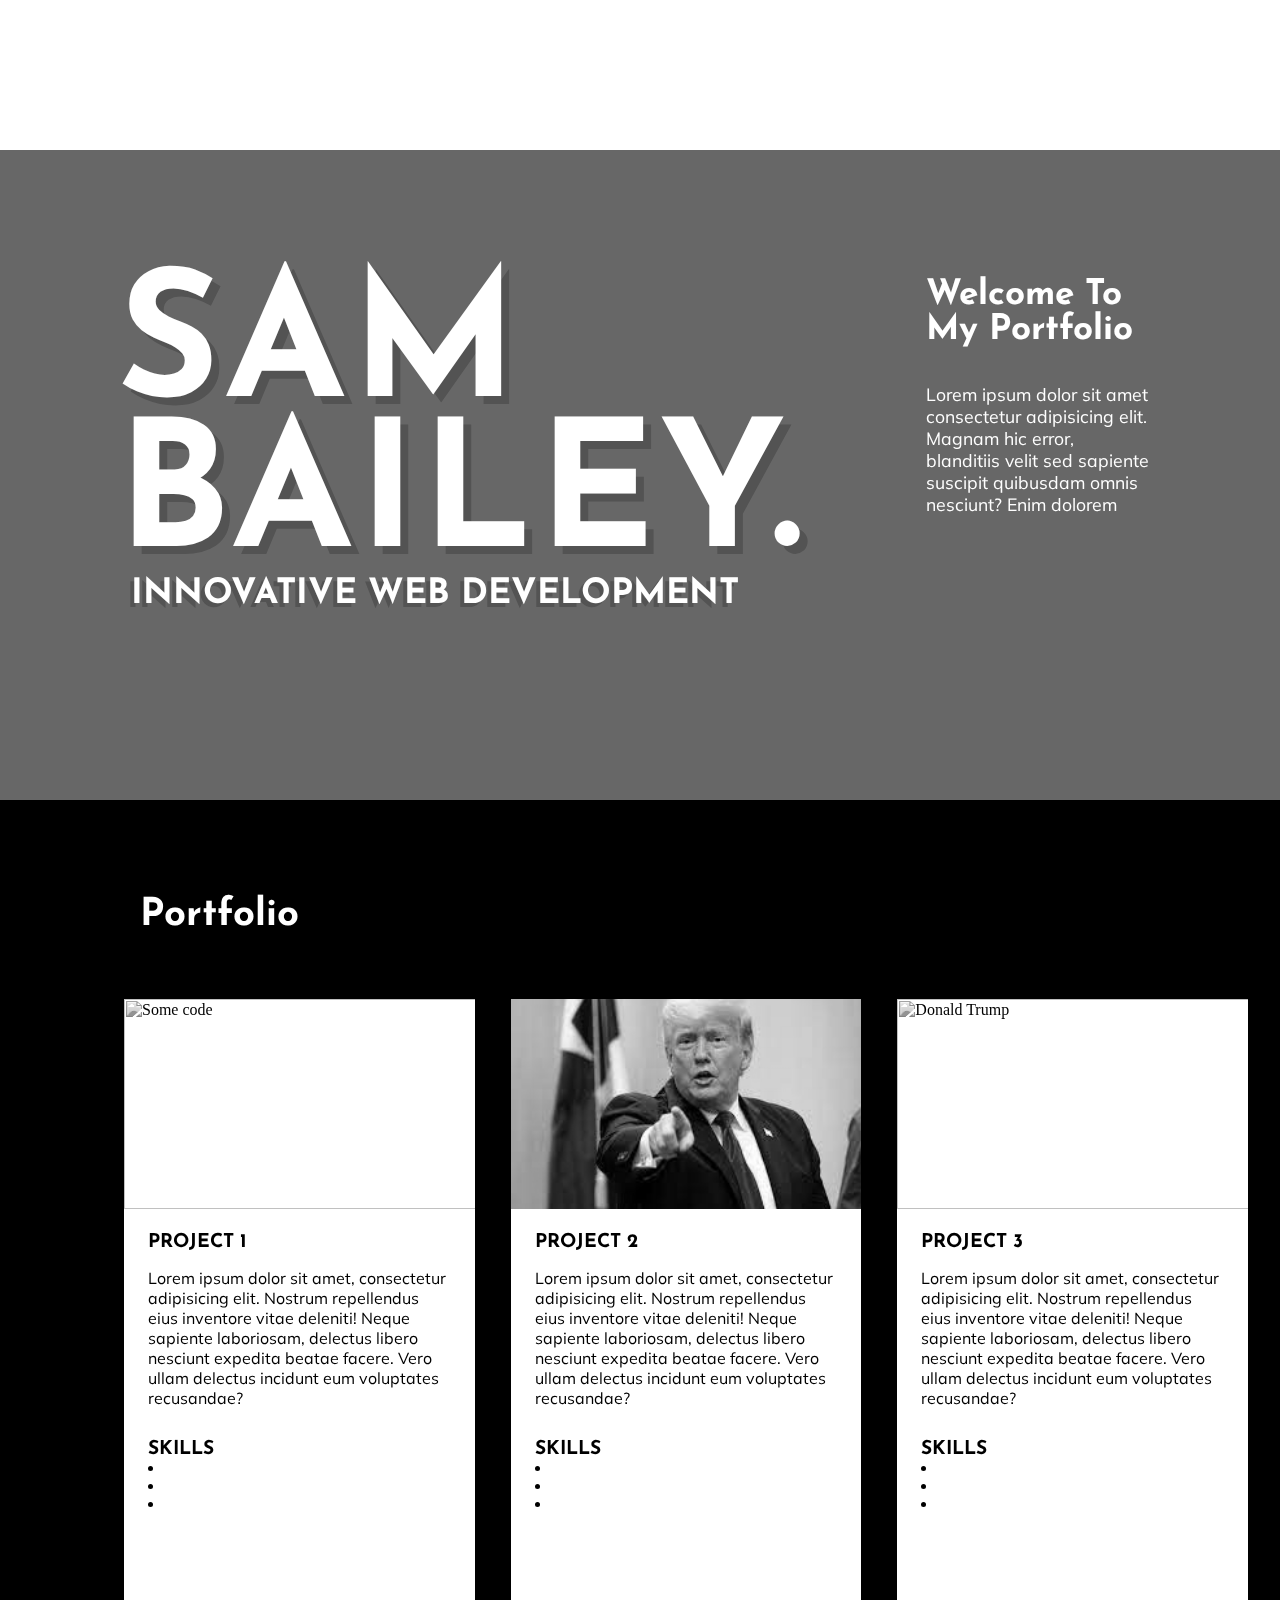
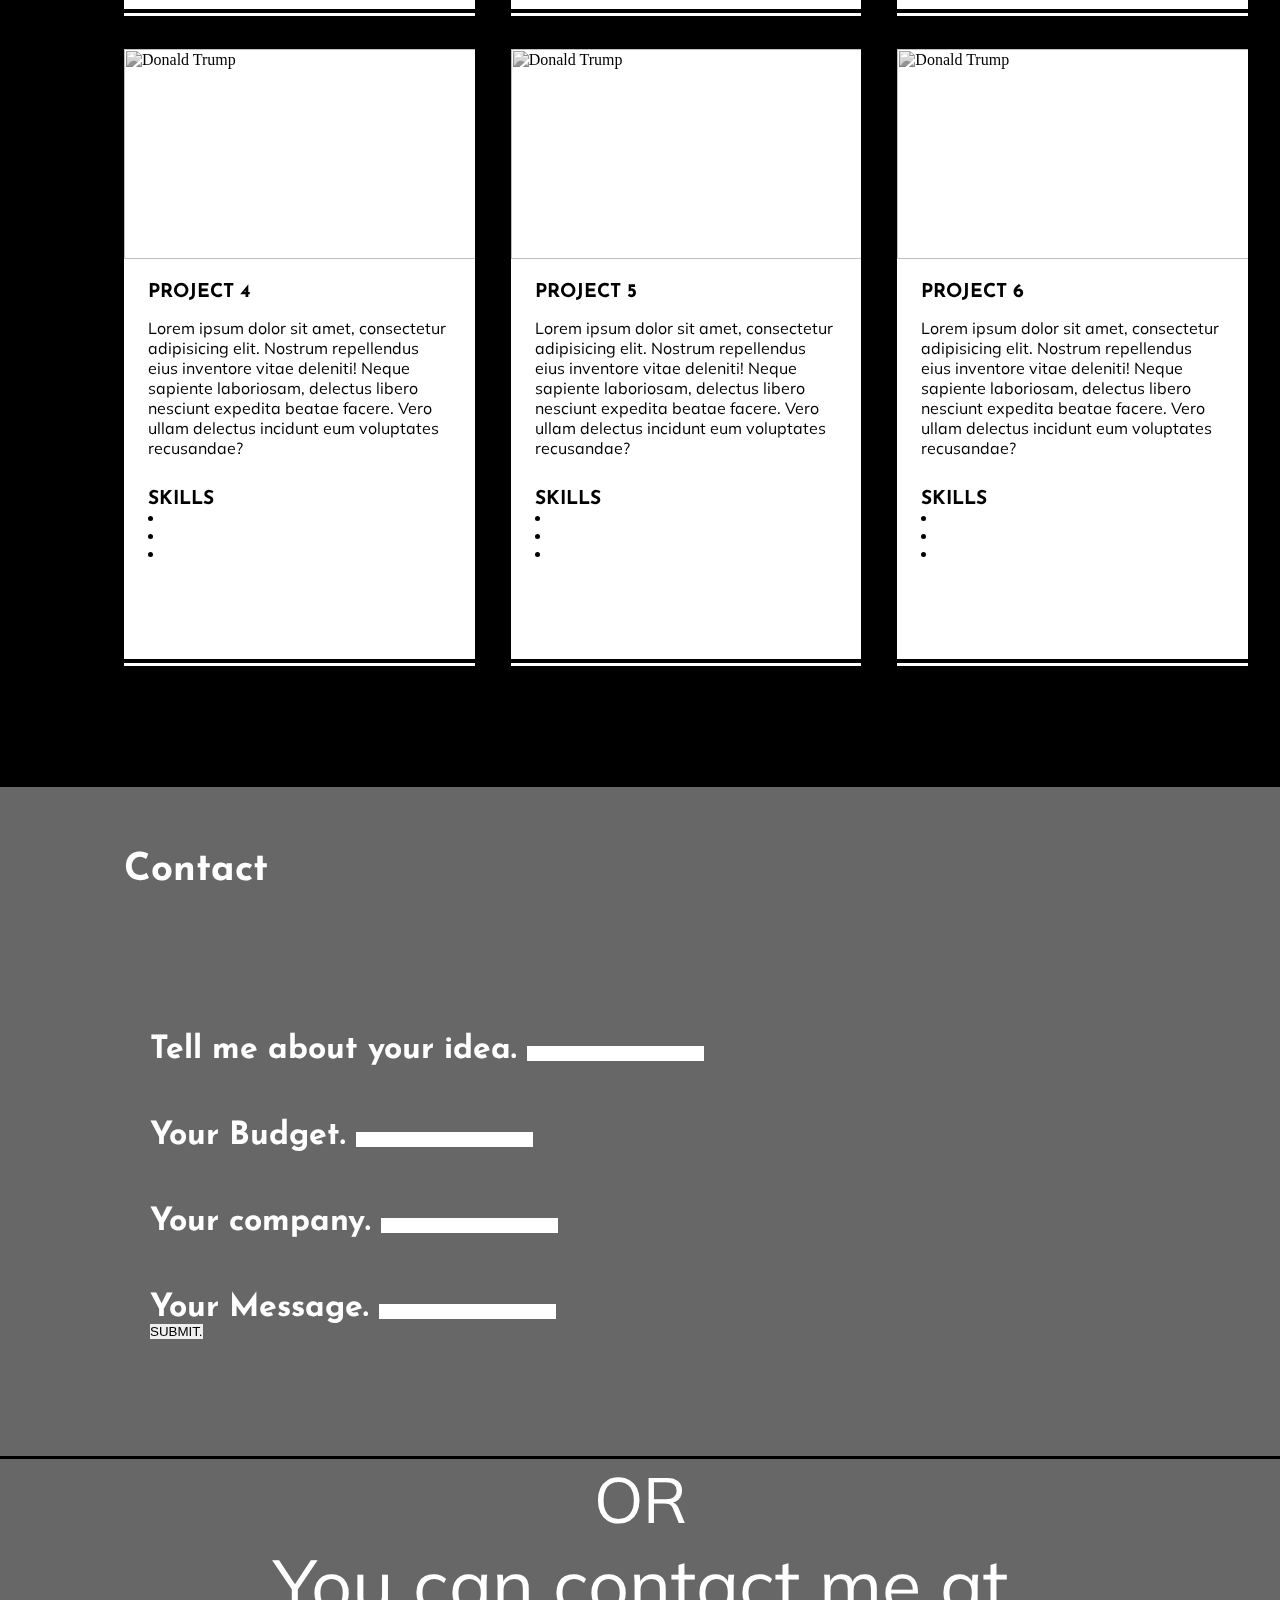
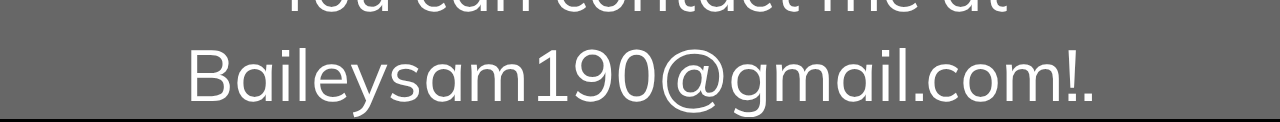
==== index.html @ 6dc539f9 "Adding contact me section" ====
<html>

<head>
    <meta charset="UTF-8">
    <meta name="viewport" content="width=device-width">
    <title>Sam Bailey web development portfolio.</title>
    <link rel="stylesheet" href="https://use.fontawesome.com/releases/v5.6.3/css/all.css"
        integrity="sha384-UHRtZLI+pbxtHCWp1t77Bi1L4ZtiqrqD80Kn4Z8NTSRyMA2Fd33n5dQ8lWUE00s/" crossorigin="anonymous" />
    <link rel="preconnect" href="https://fonts.googleapis.com">
    <link rel="preconnect" href="https://fonts.gstatic.com" crossorigin>
    <link
        href="https://fonts.googleapis.com/css2?family=Arimo:wght@400;500&family=Bebas+Neue&family=Lato:wght@100&display=swap"
        rel="stylesheet">
    <link href="assets/css/animations.css" rel="stylesheet">
    <link href="assets/css/global.css" rel="stylesheet" type="text/css" />
    <link href="assets/css/fonts.css" rel="stylesheet" type="text/css" />
</head>

<body>



    <div class="container saturate">

        <div class="nav-container">
            <nav>
                <ul>
                    <li></li>
                    <li></li>
                    <li></li>
                </ul>
            </nav>
        </div>

        <div class="content">
            <section class="section hero saturate">
                <div class="section__inner">
                    <div class="hero__branding">
                        <h2 class="hero__logo saturate">Sam <br> Bailey.</h2>
                        <span class="hero__brand">Innovative Web development</span>
                    </div>
                    <div class="hero__intro">
                        <span class="hero__intro__heading">Welcome To My Portfolio</span>
                        <p class="hero__opening">Lorem ipsum dolor sit amet consectetur adipisicing elit. Magnam hic
                            error, blanditiis velit sed sapiente suscipit quibusdam omnis nesciunt? Enim dolorem</p>

                    </div>
                </div>
            </section>

            <section class="section portfolio" id="portfolio">
                <h2 class="section__heading"><i class="fas fa-project-diagram saturate"></i>Portfolio</h2>

                <div class="project-cards">
                    <div class="project-card">
                        <img class="project-card__img"
                            src="https://images.unsplash.com/photo-1593720213428-28a5b9e94613?ixlib=rb-1.2.1&ixid=MnwxMjA3fDB8MHxzZWFyY2h8MXx8d2ViJTIwZGV2ZWxvcG1lbnR8ZW58MHx8MHx8&w=1000&q=80"
                            alt="Some code">

                        <div class="project-card__text">
                            <span class="project-card__text__title">Project 1</span>
                            <p class="project-card__text__description">Lorem ipsum dolor sit amet, consectetur
                                adipisicing elit. Nostrum repellendus eius inventore vitae deleniti! Neque sapiente
                                laboriosam, delectus libero nesciunt expedita beatae facere. Vero ullam delectus
                                incidunt eum voluptates recusandae?
                            </p>
                            <span class="project-card__text__title">Skills</span>
                            <u>
                                <li></li>
                                <li></li>
                                <li></li>

                            </u>
                        </div>

                    </div>

                    <div class="project-card">
                        <img class="project-card__img"
                            src="[data-uri]"
                            alt="Donald Trump">

                        <div class="project-card__text">
                            <span class="project-card__text__title">Project 2</span>
                            <p class="project-card__text__description">Lorem ipsum dolor sit amet, consectetur
                                adipisicing elit. Nostrum repellendus eius inventore vitae deleniti! Neque sapiente
                                laboriosam, delectus libero nesciunt expedita beatae facere. Vero ullam delectus
                                incidunt eum voluptates recusandae?</p>
                            <span class="project-card__text__title">Skills</span>
                            <u>
                                <li></li>
                                <li></li>
                                <li></li>

                            </u>
                        </div>

                    </div>

                    <div class="project-card">
                        <img class="project-card__img"
                            src="https://www.thenational.scot/resources/images/12946882.jpg?display=1&htype=0&type=responsive-gallery"
                            alt="Donald Trump">

                        <div class="project-card__text">
                            <span class="project-card__text__title">Project 3</span>
                            <p class="project-card__text__description">Lorem ipsum dolor sit amet, consectetur
                                adipisicing elit. Nostrum repellendus eius inventore vitae deleniti! Neque sapiente
                                laboriosam, delectus libero nesciunt expedita beatae facere. Vero ullam delectus
                                incidunt eum voluptates recusandae?</p>

                            <span class="project-card__text__title">Skills</span>
                            <u>
                                <li></li>
                                <li></li>
                                <li></li>

                            </u>
                        </div>

                    </div>

                    <div class="project-card">
                        <img class="project-card__img"
                            src="https://encrypted-tbn0.gstatic.com/images?q=tbn:ANd9GcRMDDSOAn3nq6VkGbE68YRpTaoAqjvd2V1BOA&usqp=CAU"
                            alt="Donald Trump">

                        <div class="project-card__text">
                            <span class="project-card__text__title">Project 4</span>
                            <p class="project-card__text__description">Lorem ipsum dolor sit amet, consectetur
                                adipisicing elit. Nostrum repellendus eius inventore vitae deleniti! Neque sapiente
                                laboriosam, delectus libero nesciunt expedita beatae facere. Vero ullam delectus
                                incidunt eum voluptates recusandae?</p>

                            <span class="project-card__text__title">Skills</span>
                            <u>
                                <li></li>
                                <li></li>
                                <li></li>

                            </u>
                        </div>

                    </div>

                    <div class="project-card">
                        <img class="project-card__img"
                            src="https://deadline.com/wp-content/uploads/2020/11/donald-trump-nov-3-white-house-speech-AP.jpg"
                            alt="Donald Trump">

                        <div class="project-card__text">
                            <span class="project-card__text__title">Project 5</span>
                            <p class="project-card__text__description">Lorem ipsum dolor sit amet, consectetur
                                adipisicing elit. Nostrum repellendus eius inventore vitae deleniti! Neque sapiente
                                laboriosam, delectus libero nesciunt expedita beatae facere. Vero ullam delectus
                                incidunt eum voluptates recusandae?</p>

                            <span class="project-card__text__title">Skills</span>
                            <u>
                                <li></li>
                                <li></li>
                                <li></li>

                            </u>
                        </div>

                    </div>

                    <div class="project-card">
                        <img class="project-card__img"
                            src="https://images.theconversation.com/files/307116/original/file-20191216-124027-1je8c0s.jpg?ixlib=rb-1.1.0&rect=63%2C8%2C2700%2C1925&q=45&auto=format&w=926&fit=clip"
                            alt="Donald Trump">

                        <div class="project-card__text">
                            <span class="project-card__text__title">Project 6</span>
                            <p class="project-card__text__description">Lorem ipsum dolor sit amet, consectetur
                                adipisicing elit. Nostrum repellendus eius inventore vitae deleniti! Neque sapiente
                                laboriosam, delectus libero nesciunt expedita beatae facere. Vero ullam delectus
                                incidunt eum voluptates recusandae?</p>

                            <span class="project-card__text__title">Skills</span>
                            <u>
                                <li></li>
                                <li></li>
                                <li></li>

                            </u>
                        </div>

                    </div>


            </section>

            <section class="section contact" id="contact">
                <h2 class="contact-heading"><i class="fas fa-address-book saturate"></i> Contact</h2>
                <div class="form-container">

                    <form action="post">

                        <div class="form-group">
                            <label for="your name" class="label">Tell me about your idea.</label>
                            <input type="text" class="idea" name="youridea">
                        </div>

                        <div class="form-group">
                            <label for="your budget" class="label"> Your Budget.</label>
                            <input type="text" class="budget">

                        </div>

                        <div class="form-group">
                            <label for="your company" class="label"> Your company.</label>
                            <input type="text" class="company" name="Your Company">

                        </div>

                        <div class="form-group">
                            <label for="your message" class="label">Your Message.</label>
                            <input type="email" class="email" name="Your Email">

                        </div>
                        <button class="sub-button" type="submit">SUBMIT.</button>
                    </form>

                </div>
                <div class="email-container">
                <span class="span">OR</span>


                <div class="my-email">
                    You can contact me at Baileysam190@gmail.com!.
                </div>
            </div>





            </section>


        </div>
    </div>
</body>

</html>
---- assets/css/animations.css ----
@keyframes saturate-on-load{
    0% {
        filter: saturate(0);
    }
    100% {
        filter: saturate(1);
    }
}


/* A small animation that saturates the color back in to the image */

.saturate{
    filter: saturate(0);
    animation: saturate-on-load 0.33s ease-in 1 forwards;
}
---- assets/css/global.css ----
@import url('https://fonts.googleapis.com/css?family=Oswald|Lato:300');

* {
    margin: 0;
    padding: 0;
    border: 0;
}

.container {
    display: flex;
    flex-direction: column;
    height: auto;
    background-color: white;
    position: sticky;
    top: 0;
}

.nav-container{
    width: 150px;
    height: 150px;
    background-color: white;
}

.hero__logo {
    display: block;

    
    margin-left: -0.06em;
    text-align: left;
    font-family: 'JosefinSans-Bold', sans-serif;
    font-size: 11em;
    color: #ffffff;
    
    line-height: 0.85em;
    text-transform: uppercase;
    letter-spacing: 4px;
    display: block;

    text-shadow: 8px 8px 0px #b83831;
}

.hero__brand{
    font-family: 'JosefinSans-Bold', sans-serif;
    font-size: 2.18em;
    color: #ffffff;
    margin-left: 0.1em;
    text-transform: uppercase;
    text-shadow: -4px 4px 0px #b83831;

}

.hero__intro{
    font-family: 'JosefinSans', sans-serif;
    padding-left: 120px;
    font-size: 1.1em;
    color: #ffffff;
    text-align: left;
}

.hero__intro__heading{
    font-family: 'JosefinSans-Bold', sans-serif;
    font-size: 2em;
}


.hero__opening{
    padding-top: 35px;
    font-family: 'Mulish', sans-serif;
}


.section__inner{
    display: flex;
    padding: 128px 128px 128px 128px;
}


.section__heading{
    padding: 64px 16px;
    font-size: 2.4em;
    background: black;
    font-family: 'JosefinSans-Bold', sans-serif;
    color:  #ffffff;
    

}

.section{
    display: block;
    height: 650px;
    background-color: #ff3f34;
}

.portfolio{
    background-color: black;
    height: auto;
    padding: 32px 32px 124px 124px;
}

.project-cards{
    display: grid;
    grid-template-columns: repeat(3, 1fr);
    gap: 36px 36px;
}

.project-card, .project-card__img{
    width: 100%;

}

.project-card__img{
    width: 102%;
    height: 100%;
    object-fit: cover;
    z-index: 5;
    transition: transform 0.1s ease-out;
}

.project-card__img:hover{
    transform: scale(1.1);
}

.project-card{
    height: 610px;
    background-color: white;
    border-bottom: 4px solid black;
    display: grid;
    grid-template-rows: 210px auto;
    box-shadow: 0 3px 0 0 #ffffff;
    overflow: hidden;
}

.project-card__text{
    padding: 24px;
    background-color: white;
    z-index: 10;
}

.project-card__text__title{
    font-family: 'JosefinSans-Bold', sans-serif;
    text-transform: uppercase;
    font-weight: bold;
    font-size: 1.2em;
    
}

.project-card__text__description{
    font-family: 'Mulish', sans-serif;
    margin-top: 16px;
    margin-bottom: 32px;
}


.content {
    width: 100%;
}

.contact{
    height: auto;
    font-family: 'Mulish', sans-serif;
    color: white;
}

.contact-heading{
    padding: 64px 124px;
    font-size: 2.4em;
    background:  #ff3f34;
    font-family: 'JosefinSans-Bold', sans-serif;
    color: #ffffff;
}




.form-container{
    height: 450px;
    width: 590px;
    margin-left: 26px;
    padding: 26px 124px;
}

.form-group{
    font-size: 2em;
    font-family: 'JosefinSans-Bold', sans-serif;
    padding-top: 54px;
}

.input{
    width: 100%;
    height: 64px;
}

.email-container{
    width: 100%;
    text-align: center;
    border-top: solid black 3px;
    border-bottom: solid black 3px;
}

.span{
    font-family: 'Mulish', sans-serif;
    font-size: 4em;
    padding: 0 400px;
    text-align: center;

}


.my-email{
    font-family: 'Mulish', sans-serif;
    font-size: 4.5em;
    display: block;
}
---- assets/css/fonts.css ----
@font-face {
    font-family: 'JosefinSans';
    src: url('../fonts/JosefinSans/JosefinSans-VariableFont_wght.ttf');
}

@font-face {
    font-family: 'JosefinSans-Bold';
    src: url('../fonts/JosefinSans/JosefinSans-Bold.ttf');
}


@font-face {
    font-family: 'Mulish';
    src: url('../fonts/Mulish/Mulish-VariableFont_wght.ttf');
}
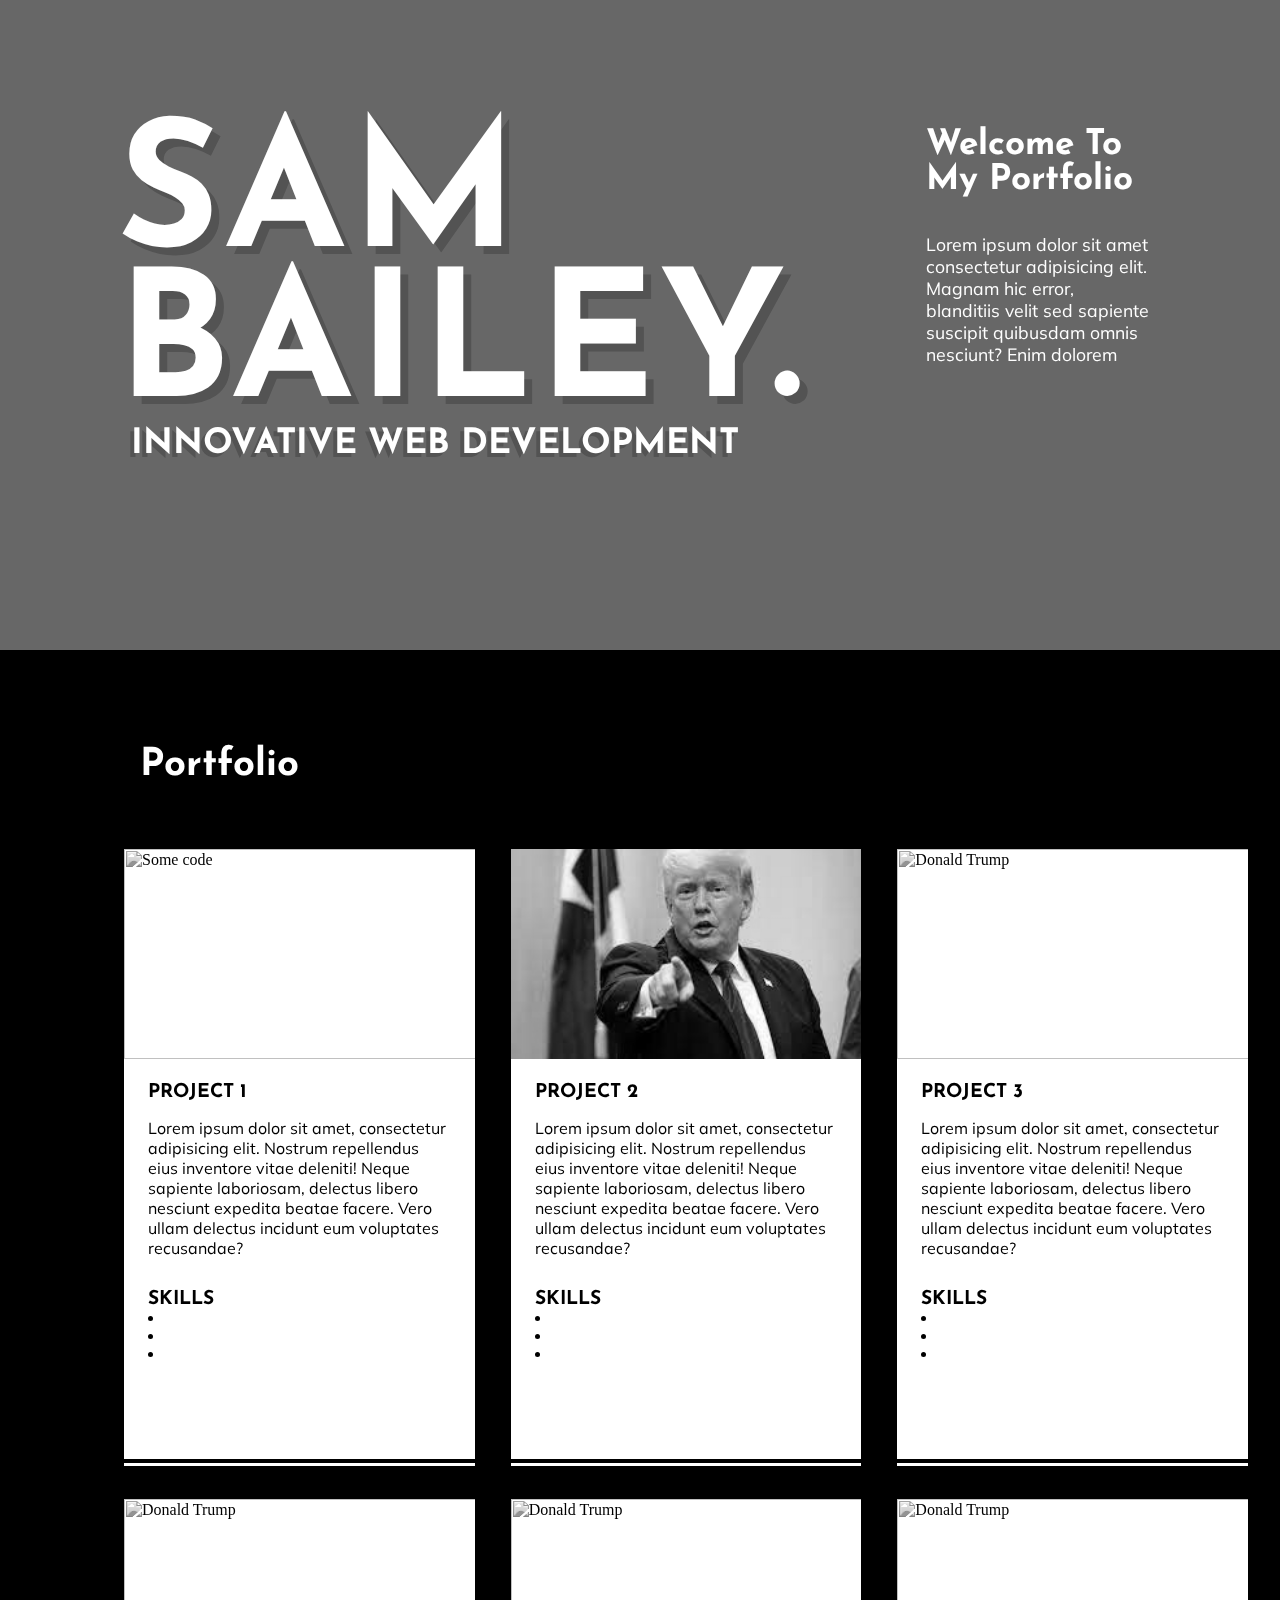
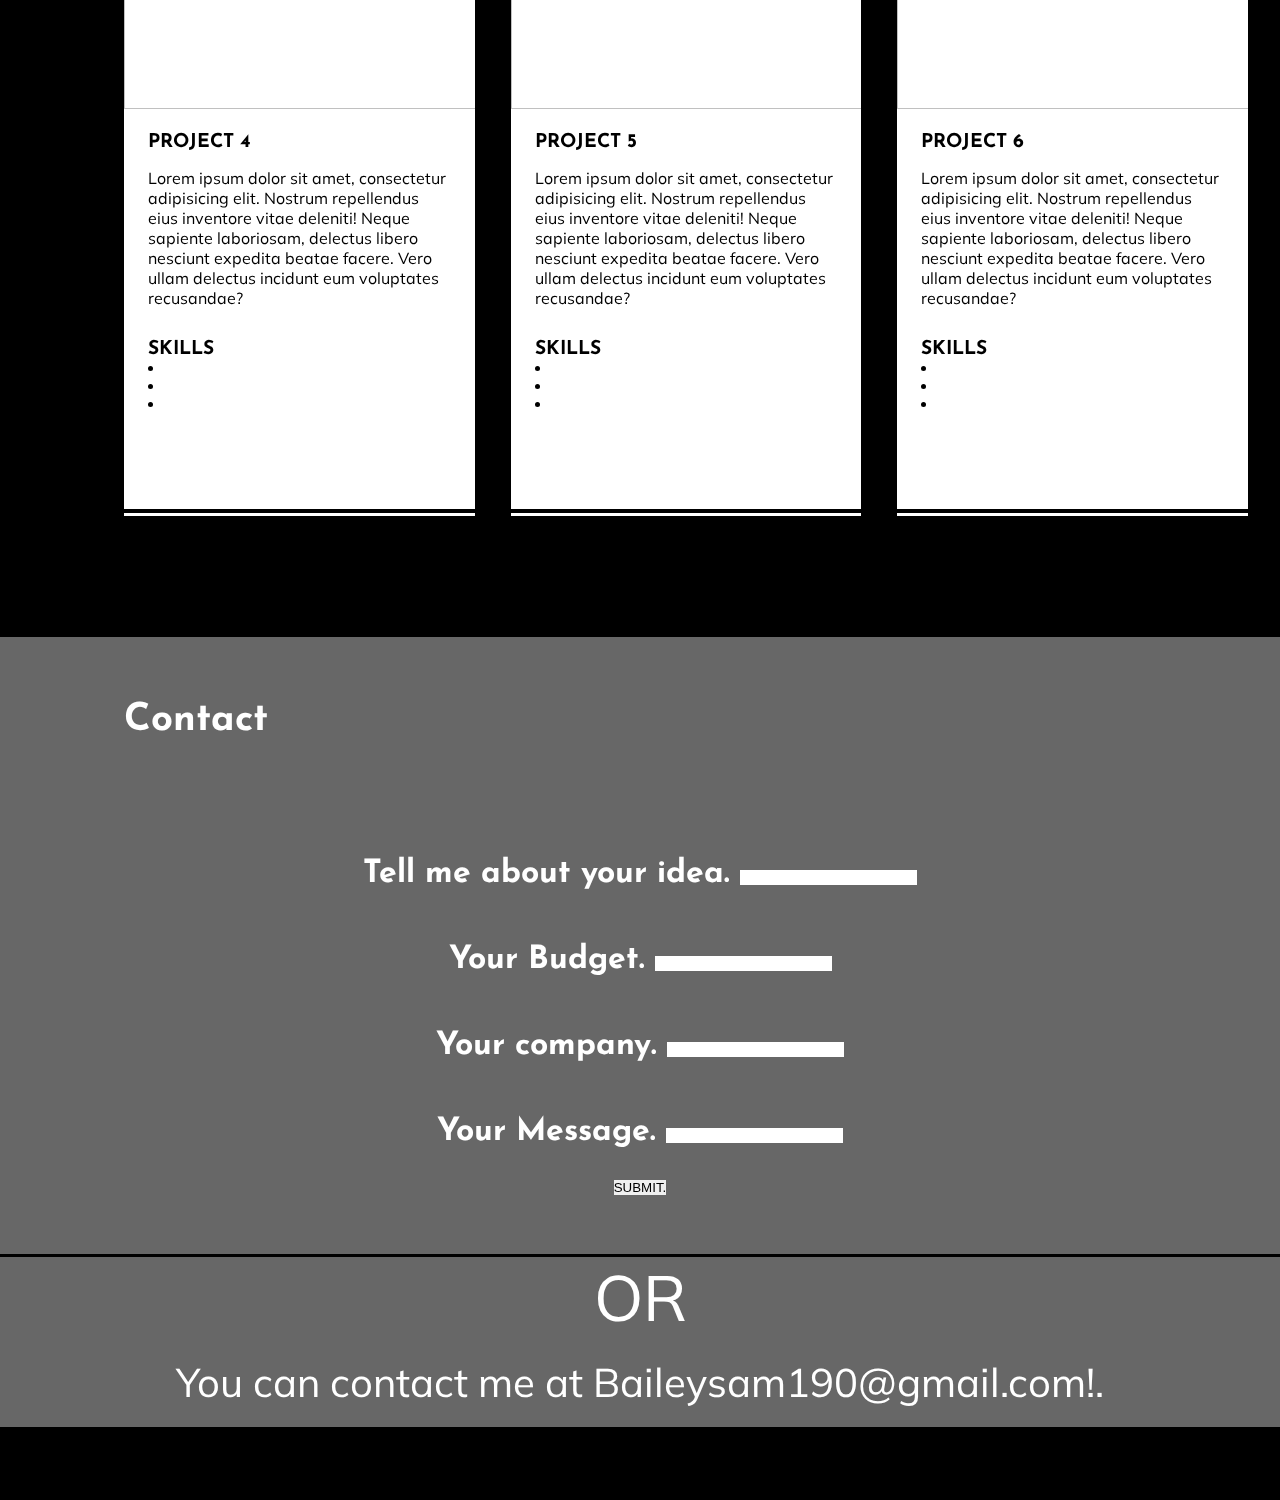
==== commit 72d4d168: "Adding finished contact form Adding footer structure" ====
--- a/index.html
+++ b/index.html
@@ -22,16 +22,6 @@
 
     <div class="container saturate">
 
-        <div class="nav-container">
-            <nav>
-                <ul>
-                    <li></li>
-                    <li></li>
-                    <li></li>
-                </ul>
-            </nav>
-        </div>
-
         <div class="content">
             <section class="section hero saturate">
                 <div class="section__inner">
@@ -225,13 +215,13 @@
 
                 </div>
                 <div class="email-container">
-                <span class="span">OR</span>
-
-
-                <div class="my-email">
-                    You can contact me at Baileysam190@gmail.com!.
+                    <span class="span">OR</span>
+
+
+                    <div class="my-email">
+                        You can contact me at Baileysam190@gmail.com!.
+                    </div>
                 </div>
-            </div>
 
 
 
@@ -241,7 +231,12 @@
 
 
         </div>
+
+        <footer class="footer">
+
+        </footer>
     </div>
+
 </body>
 
 </html>--- a/assets/css/global.css
+++ b/assets/css/global.css
@@ -174,9 +174,8 @@
 
 .form-container{
     height: 450px;
-    width: 590px;
-    margin-left: 26px;
-    padding: 26px 124px;
+    width: 100%;
+    text-align: center;
 }
 
 .form-group{
@@ -185,9 +184,10 @@
     padding-top: 54px;
 }
 
-.input{
-    width: 100%;
-    height: 64px;
+.input
+.textarea{
+    width: 100%;
+    height: 72px;
 }
 
 .email-container{
@@ -197,6 +197,10 @@
     border-bottom: solid black 3px;
 }
 
+.sub-button{
+    margin-top: 32px;
+}
+
 .span{
     font-family: 'Mulish', sans-serif;
     font-size: 4em;
@@ -208,11 +212,17 @@
 
 .my-email{
     font-family: 'Mulish', sans-serif;
-    font-size: 4.5em;
-    display: block;
-}
-
-
-
-
-
+    font-size: 2.5em;
+    display: block;
+    padding: 20px 63px;
+}
+
+.footer{
+    width: 100%;
+    height: 70px;
+    background-color: black;
+}
+
+
+
+
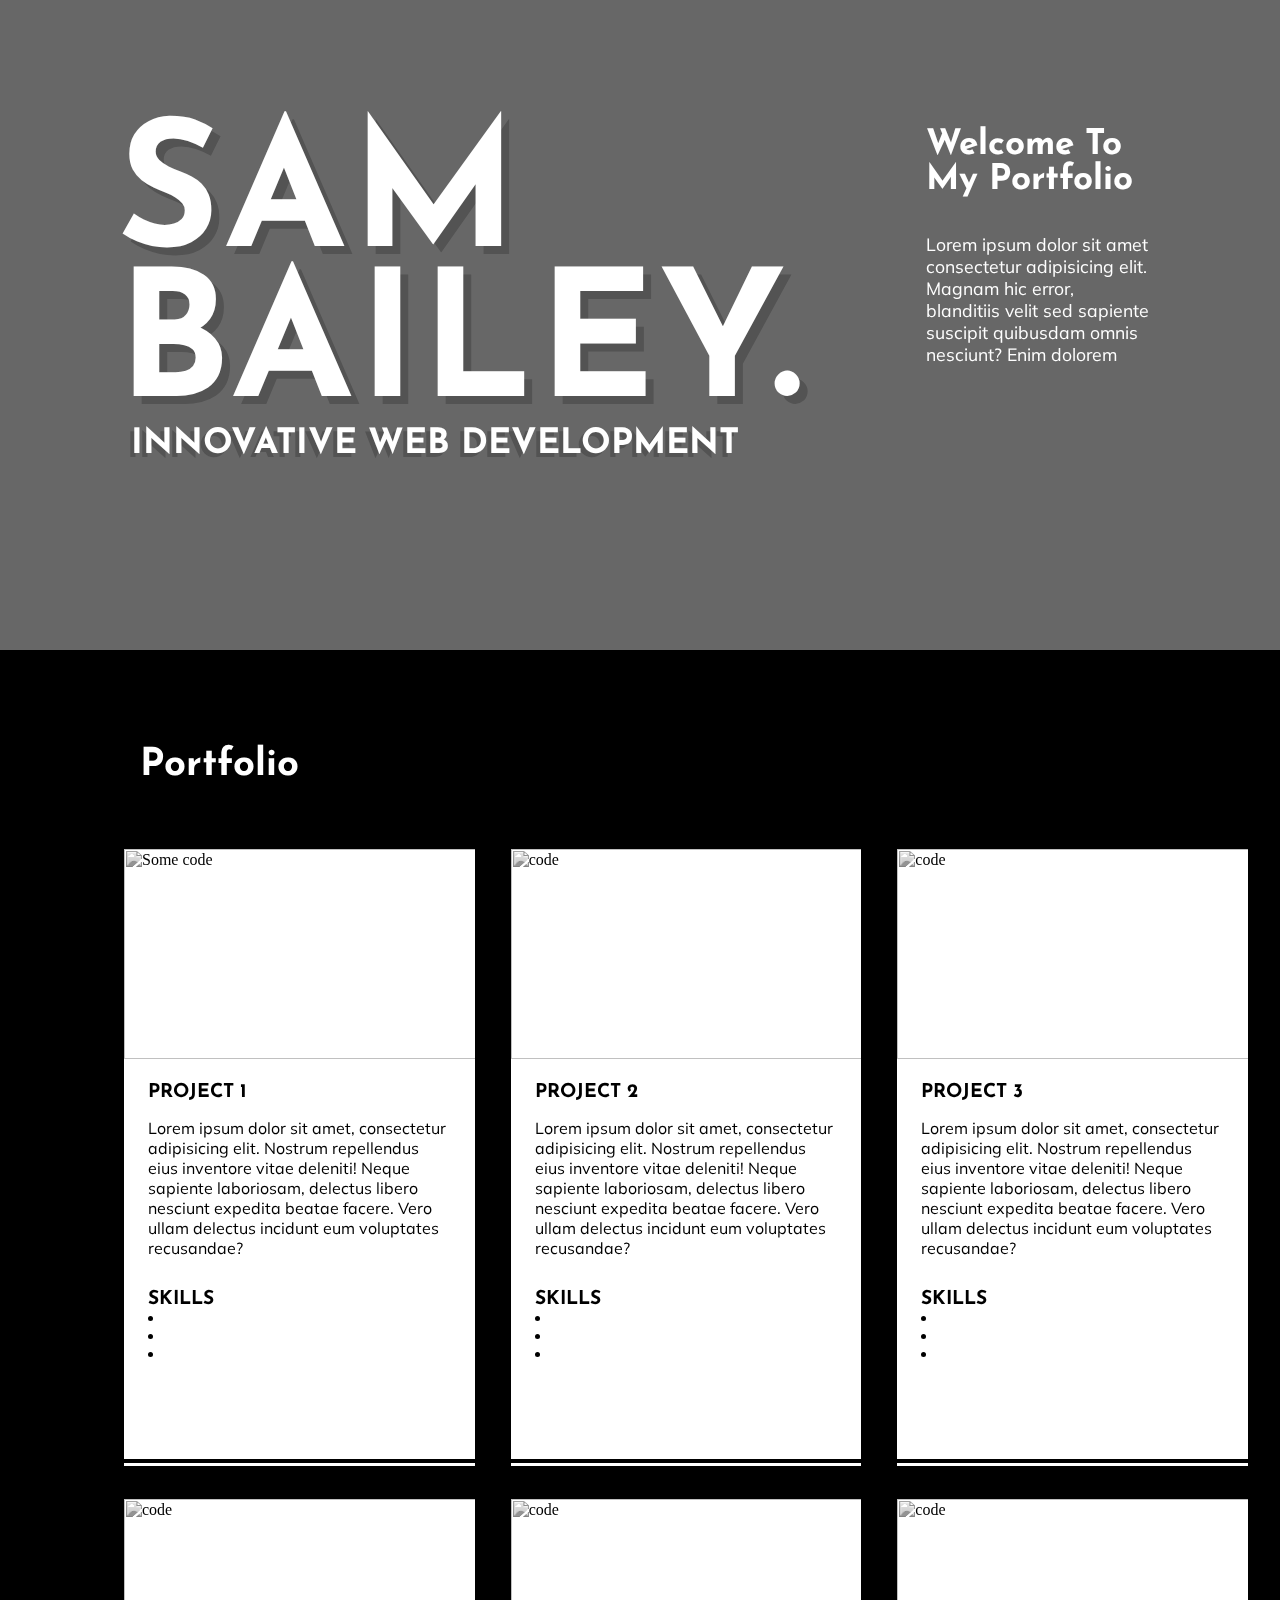
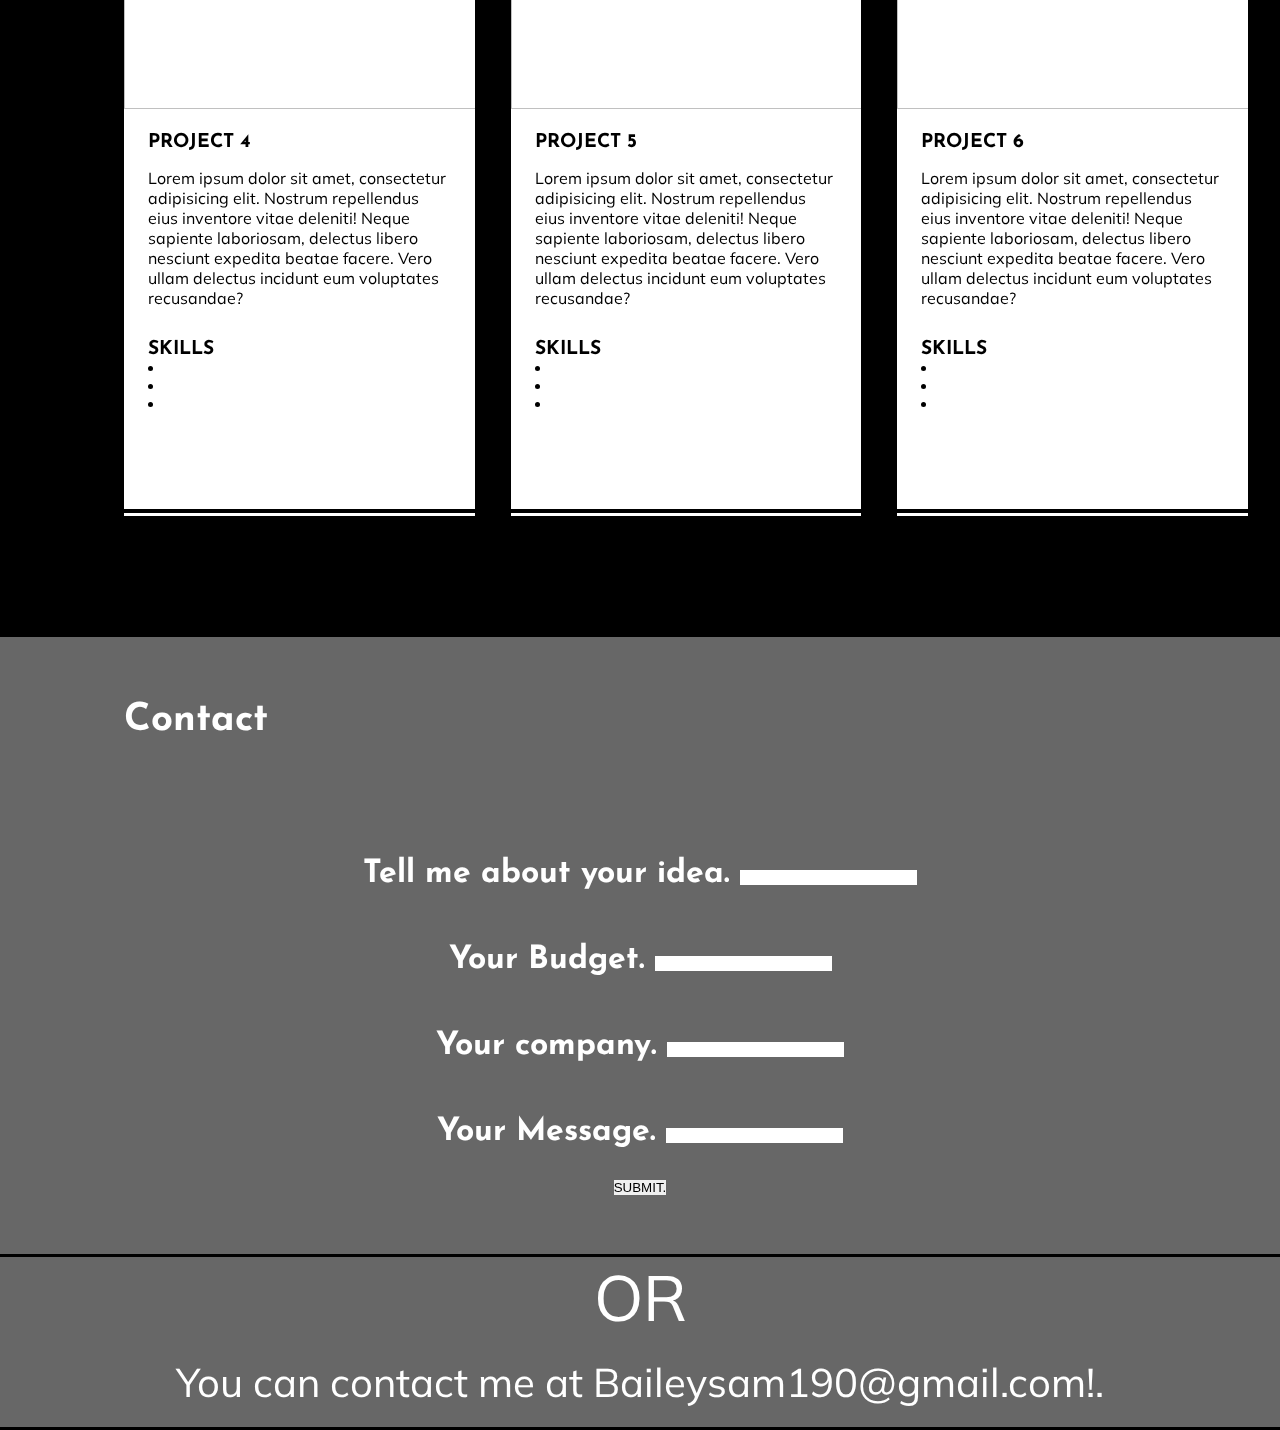
==== commit 206c99b9: "Adding final images" ====
--- a/index.html
+++ b/index.html
@@ -67,8 +67,8 @@
 
                     <div class="project-card">
                         <img class="project-card__img"
-                            src="[data-uri]"
-                            alt="Donald Trump">
+                            src="https://images.unsplash.com/photo-1593720213428-28a5b9e94613?ixlib=rb-1.2.1&ixid=MnwxMjA3fDB8MHxzZWFyY2h8MXx8d2ViJTIwZGV2ZWxvcG1lbnR8ZW58MHx8MHx8&w=1000&q=80"
+                            alt="code">
 
                         <div class="project-card__text">
                             <span class="project-card__text__title">Project 2</span>
@@ -89,8 +89,8 @@
 
                     <div class="project-card">
                         <img class="project-card__img"
-                            src="https://www.thenational.scot/resources/images/12946882.jpg?display=1&htype=0&type=responsive-gallery"
-                            alt="Donald Trump">
+                            src="https://images.unsplash.com/photo-1593720213428-28a5b9e94613?ixlib=rb-1.2.1&ixid=MnwxMjA3fDB8MHxzZWFyY2h8MXx8d2ViJTIwZGV2ZWxvcG1lbnR8ZW58MHx8MHx8&w=1000&q=80"
+                            alt="code">
 
                         <div class="project-card__text">
                             <span class="project-card__text__title">Project 3</span>
@@ -112,8 +112,8 @@
 
                     <div class="project-card">
                         <img class="project-card__img"
-                            src="https://encrypted-tbn0.gstatic.com/images?q=tbn:ANd9GcRMDDSOAn3nq6VkGbE68YRpTaoAqjvd2V1BOA&usqp=CAU"
-                            alt="Donald Trump">
+                            src="https://images.unsplash.com/photo-1593720213428-28a5b9e94613?ixlib=rb-1.2.1&ixid=MnwxMjA3fDB8MHxzZWFyY2h8MXx8d2ViJTIwZGV2ZWxvcG1lbnR8ZW58MHx8MHx8&w=1000&q=80"
+                            alt="code">
 
                         <div class="project-card__text">
                             <span class="project-card__text__title">Project 4</span>
@@ -135,8 +135,8 @@
 
                     <div class="project-card">
                         <img class="project-card__img"
-                            src="https://deadline.com/wp-content/uploads/2020/11/donald-trump-nov-3-white-house-speech-AP.jpg"
-                            alt="Donald Trump">
+                            src="https://images.unsplash.com/photo-1593720213428-28a5b9e94613?ixlib=rb-1.2.1&ixid=MnwxMjA3fDB8MHxzZWFyY2h8MXx8d2ViJTIwZGV2ZWxvcG1lbnR8ZW58MHx8MHx8&w=1000&q=80"
+                            alt="code">
 
                         <div class="project-card__text">
                             <span class="project-card__text__title">Project 5</span>
@@ -158,8 +158,8 @@
 
                     <div class="project-card">
                         <img class="project-card__img"
-                            src="https://images.theconversation.com/files/307116/original/file-20191216-124027-1je8c0s.jpg?ixlib=rb-1.1.0&rect=63%2C8%2C2700%2C1925&q=45&auto=format&w=926&fit=clip"
-                            alt="Donald Trump">
+                            src="https://images.unsplash.com/photo-1593720213428-28a5b9e94613?ixlib=rb-1.2.1&ixid=MnwxMjA3fDB8MHxzZWFyY2h8MXx8d2ViJTIwZGV2ZWxvcG1lbnR8ZW58MHx8MHx8&w=1000&q=80"
+                            alt="code">
 
                         <div class="project-card__text">
                             <span class="project-card__text__title">Project 6</span>
@@ -232,9 +232,6 @@
 
         </div>
 
-        <footer class="footer">
-
-        </footer>
     </div>
 
 </body>
--- a/assets/css/global.css
+++ b/assets/css/global.css
@@ -11,8 +11,7 @@
     flex-direction: column;
     height: auto;
     background-color: white;
-    position: sticky;
-    top: 0;
+
 }
 
 .nav-container{
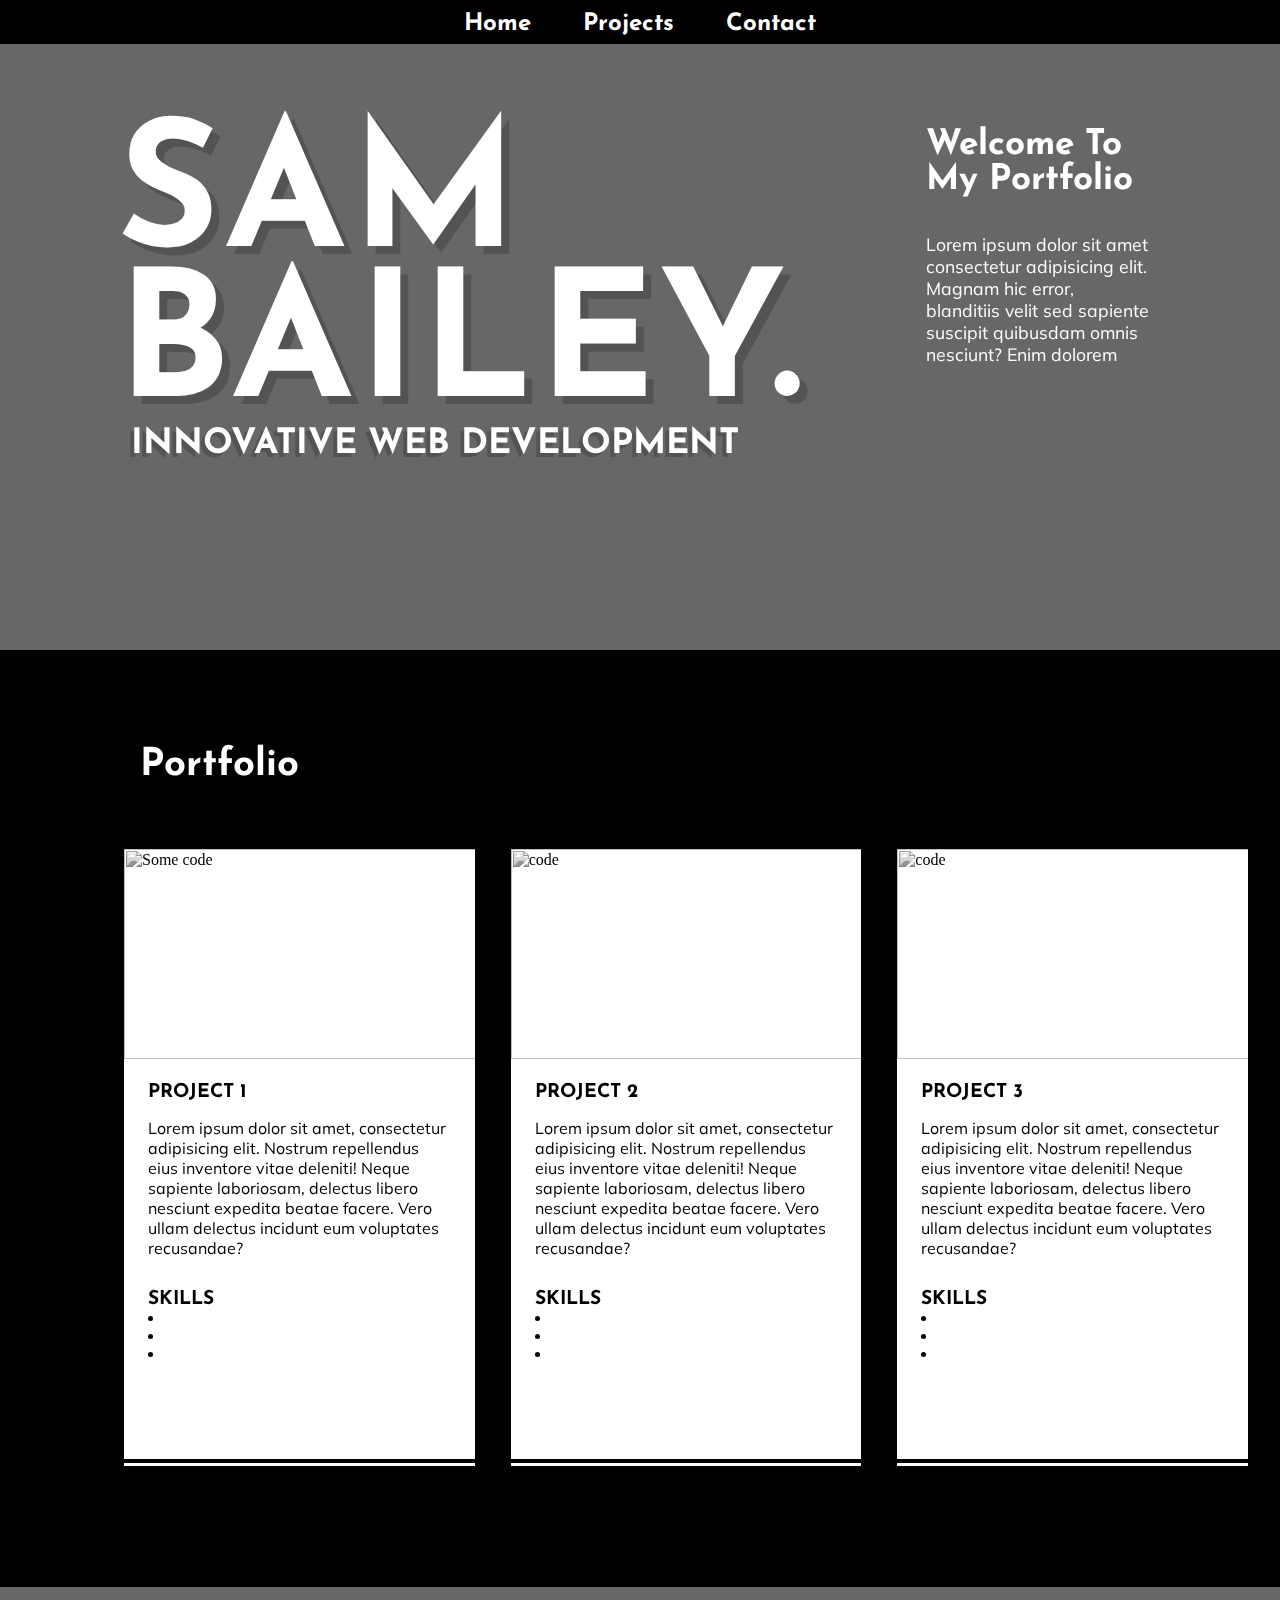
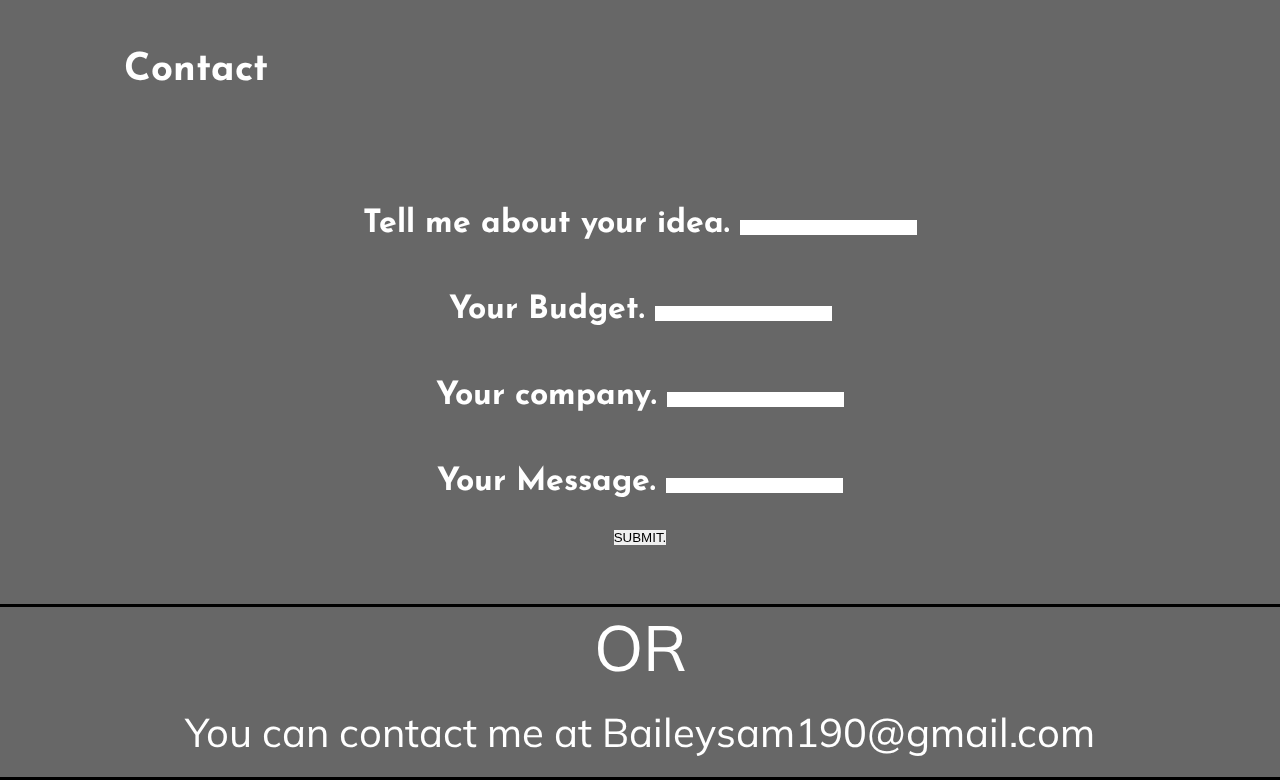
==== commit 83e8598c: "Adding navigation" ====
--- a/index.html
+++ b/index.html
@@ -18,17 +18,34 @@
 
 <body>
 
+   
 
+    <div>
+        <header>
+            <nav class="nav_container">
+                <ul class="nav_bar">
+                    <li class="nav_button"><a href="#home">Home</a></li>
+                    <li class="nav_button"><a href="#portfolio">Projects</a></li>
+                    <li class="nav_button"><a href="#contact">Contact</a></li>
+                </ul>
+            </nav>
+        </header>
+    </div>
 
     <div class="container saturate">
-
         <div class="content">
-            <section class="section hero saturate">
+            <section class="section hero saturate" id="home">
+              
                 <div class="section__inner">
                     <div class="hero__branding">
                         <h2 class="hero__logo saturate">Sam <br> Bailey.</h2>
                         <span class="hero__brand">Innovative Web development</span>
+                        
+                        
                     </div>
+                        
+                            
+                        
                     <div class="hero__intro">
                         <span class="hero__intro__heading">Welcome To My Portfolio</span>
                         <p class="hero__opening">Lorem ipsum dolor sit amet consectetur adipisicing elit. Magnam hic
@@ -110,74 +127,6 @@
 
                     </div>
 
-                    <div class="project-card">
-                        <img class="project-card__img"
-                            src="https://images.unsplash.com/photo-1593720213428-28a5b9e94613?ixlib=rb-1.2.1&ixid=MnwxMjA3fDB8MHxzZWFyY2h8MXx8d2ViJTIwZGV2ZWxvcG1lbnR8ZW58MHx8MHx8&w=1000&q=80"
-                            alt="code">
-
-                        <div class="project-card__text">
-                            <span class="project-card__text__title">Project 4</span>
-                            <p class="project-card__text__description">Lorem ipsum dolor sit amet, consectetur
-                                adipisicing elit. Nostrum repellendus eius inventore vitae deleniti! Neque sapiente
-                                laboriosam, delectus libero nesciunt expedita beatae facere. Vero ullam delectus
-                                incidunt eum voluptates recusandae?</p>
-
-                            <span class="project-card__text__title">Skills</span>
-                            <u>
-                                <li></li>
-                                <li></li>
-                                <li></li>
-
-                            </u>
-                        </div>
-
-                    </div>
-
-                    <div class="project-card">
-                        <img class="project-card__img"
-                            src="https://images.unsplash.com/photo-1593720213428-28a5b9e94613?ixlib=rb-1.2.1&ixid=MnwxMjA3fDB8MHxzZWFyY2h8MXx8d2ViJTIwZGV2ZWxvcG1lbnR8ZW58MHx8MHx8&w=1000&q=80"
-                            alt="code">
-
-                        <div class="project-card__text">
-                            <span class="project-card__text__title">Project 5</span>
-                            <p class="project-card__text__description">Lorem ipsum dolor sit amet, consectetur
-                                adipisicing elit. Nostrum repellendus eius inventore vitae deleniti! Neque sapiente
-                                laboriosam, delectus libero nesciunt expedita beatae facere. Vero ullam delectus
-                                incidunt eum voluptates recusandae?</p>
-
-                            <span class="project-card__text__title">Skills</span>
-                            <u>
-                                <li></li>
-                                <li></li>
-                                <li></li>
-
-                            </u>
-                        </div>
-
-                    </div>
-
-                    <div class="project-card">
-                        <img class="project-card__img"
-                            src="https://images.unsplash.com/photo-1593720213428-28a5b9e94613?ixlib=rb-1.2.1&ixid=MnwxMjA3fDB8MHxzZWFyY2h8MXx8d2ViJTIwZGV2ZWxvcG1lbnR8ZW58MHx8MHx8&w=1000&q=80"
-                            alt="code">
-
-                        <div class="project-card__text">
-                            <span class="project-card__text__title">Project 6</span>
-                            <p class="project-card__text__description">Lorem ipsum dolor sit amet, consectetur
-                                adipisicing elit. Nostrum repellendus eius inventore vitae deleniti! Neque sapiente
-                                laboriosam, delectus libero nesciunt expedita beatae facere. Vero ullam delectus
-                                incidunt eum voluptates recusandae?</p>
-
-                            <span class="project-card__text__title">Skills</span>
-                            <u>
-                                <li></li>
-                                <li></li>
-                                <li></li>
-
-                            </u>
-                        </div>
-
-                    </div>
 
 
             </section>
@@ -219,7 +168,7 @@
 
 
                     <div class="my-email">
-                        You can contact me at Baileysam190@gmail.com!.
+                        You can contact me at Baileysam190@gmail.com
                     </div>
                 </div>
 
--- a/assets/css/global.css
+++ b/assets/css/global.css
@@ -10,14 +10,32 @@
     display: flex;
     flex-direction: column;
     height: auto;
-    background-color: white;
-
-}
-
-.nav-container{
-    width: 150px;
-    height: 150px;
-    background-color: white;
+    
+
+}
+
+.header{
+    width: auto;
+    height: auto;
+    text-align: center;
+    background-color: #b83831;
+}
+
+.nav{
+    list-style: none;
+
+}
+
+
+.nav_container{
+    width: 100%;
+    height: 44px;
+    background-color: black;
+    position: fixed;
+    top: 0;
+    z-index: 2;
+
+
 }
 
 .hero__logo {
@@ -80,8 +98,31 @@
     background: black;
     font-family: 'JosefinSans-Bold', sans-serif;
     color:  #ffffff;
-    
-
+}
+
+
+
+.nav_bar{
+    width: 100%;
+    height: 44px;
+    display: inline-block;
+    text-align: center;  
+    
+    background-color: black;
+    list-style: none;
+}
+
+.nav_button{
+    font-family: 'JosefinSans-Bold', sans-serif;
+    display: inline-block;
+    color: white;
+    font-size: 1.5em;
+    padding: 12px 24px;
+}
+
+.nav_button > a{
+    text-decoration: none;
+    color: white;
 }
 
 .section{
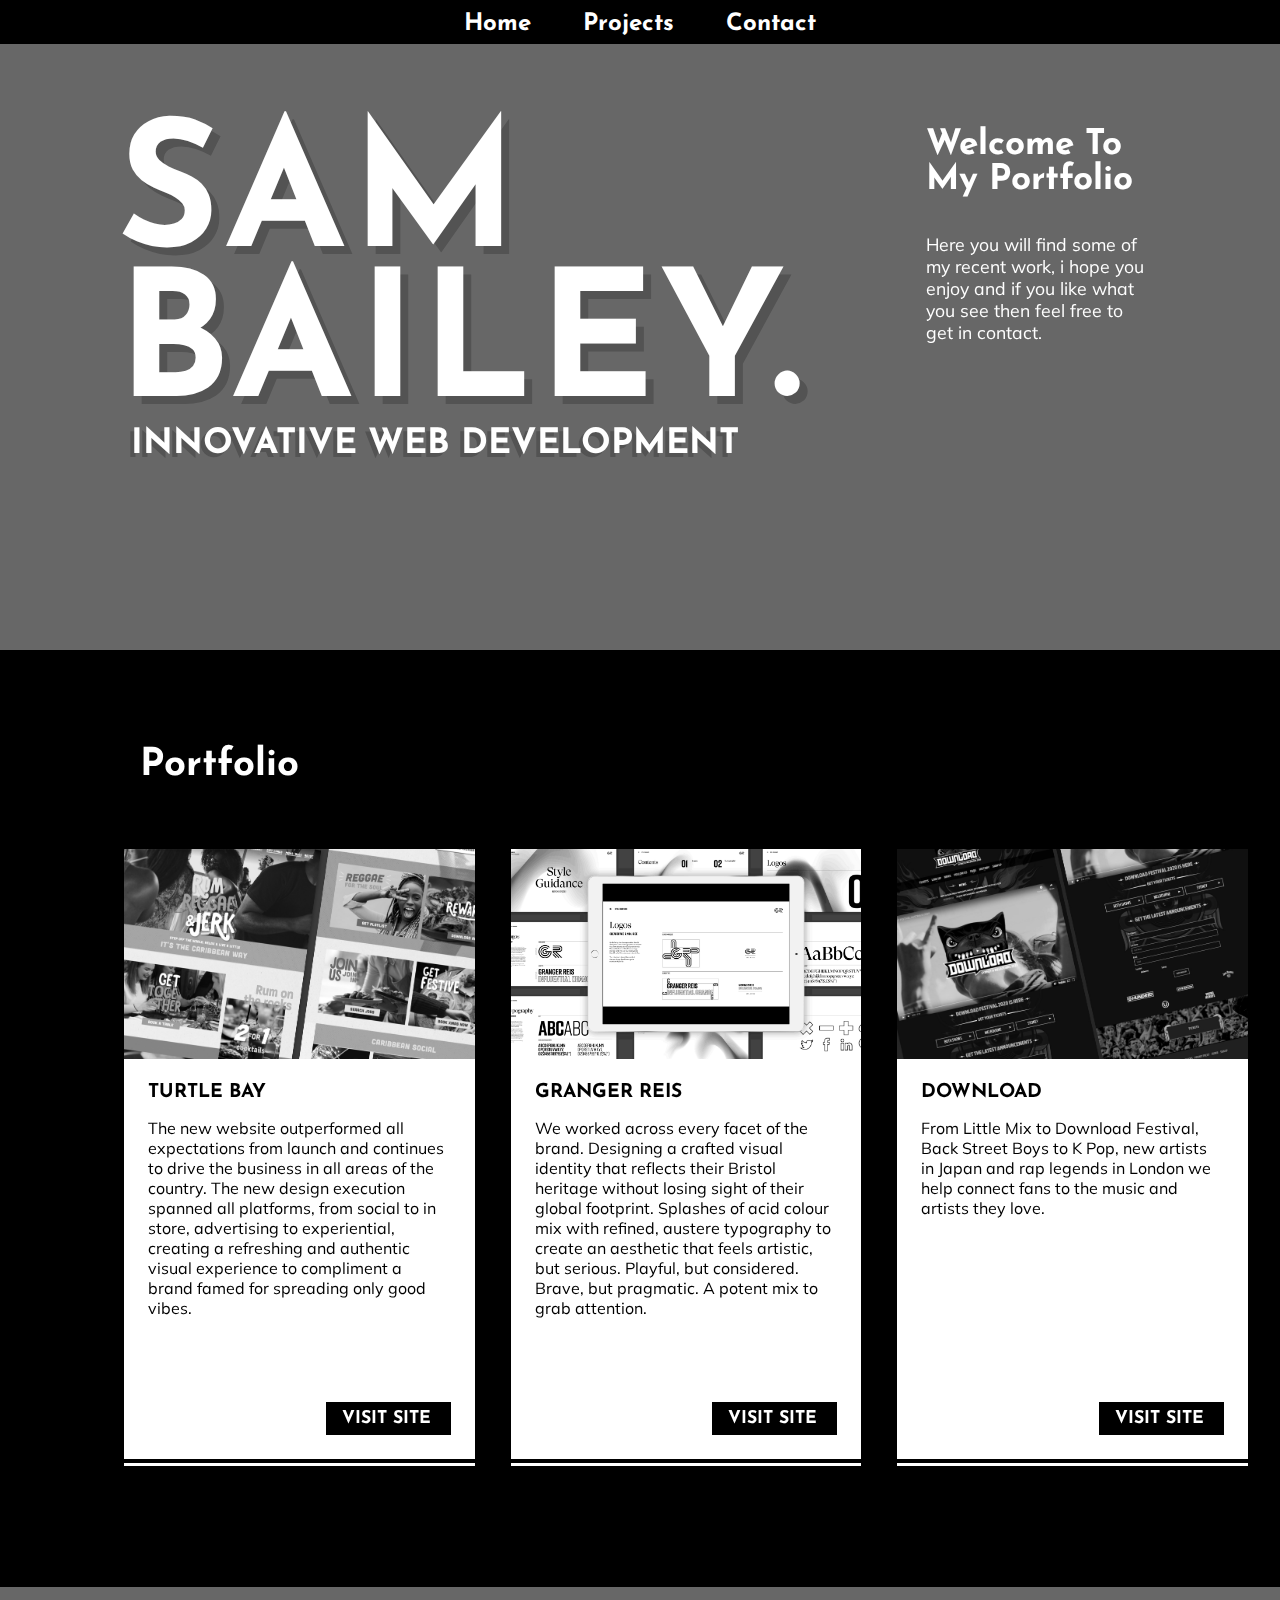
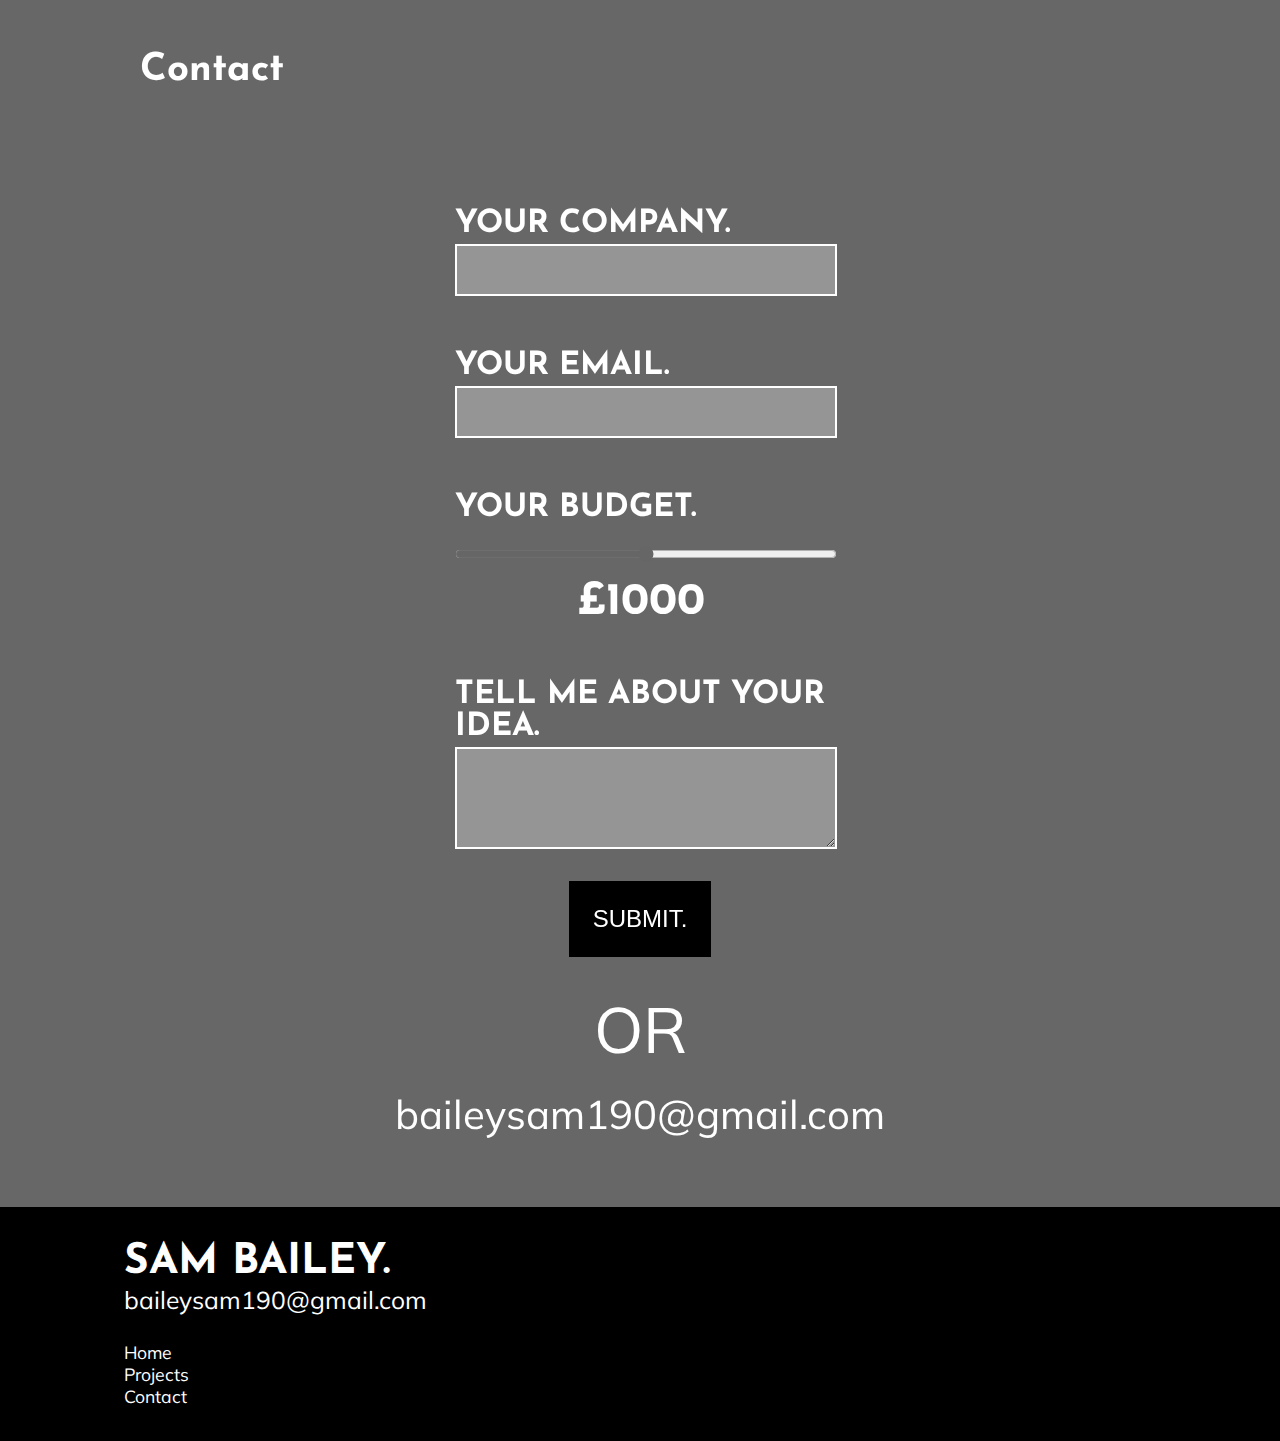
==== commit cb54bc2b: "Upating form. Updating project cards. Adding content. updating README.md file." ====
--- a/index.html
+++ b/index.html
@@ -1,4 +1,7 @@
-<html>
+<!DOCTYPE html>
+
+<html lang="en">
+
 
 <head>
     <meta charset="UTF-8">
@@ -18,7 +21,7 @@
 
 <body>
 
-   
+
 
     <div>
         <header>
@@ -35,21 +38,20 @@
     <div class="container saturate">
         <div class="content">
             <section class="section hero saturate" id="home">
-              
+
                 <div class="section__inner">
                     <div class="hero__branding">
                         <h2 class="hero__logo saturate">Sam <br> Bailey.</h2>
                         <span class="hero__brand">Innovative Web development</span>
-                        
-                        
-                    </div>
-                        
-                            
-                        
+
+
+                    </div>
+
+
+
                     <div class="hero__intro">
                         <span class="hero__intro__heading">Welcome To My Portfolio</span>
-                        <p class="hero__opening">Lorem ipsum dolor sit amet consectetur adipisicing elit. Magnam hic
-                            error, blanditiis velit sed sapiente suscipit quibusdam omnis nesciunt? Enim dolorem</p>
+                        <p class="hero__opening">Here you will find some of my recent work, i hope you enjoy and if you like what you see then feel free to get in contact.</p>
 
                     </div>
                 </div>
@@ -60,72 +62,71 @@
 
                 <div class="project-cards">
                     <div class="project-card">
-                        <img class="project-card__img"
-                            src="https://images.unsplash.com/photo-1593720213428-28a5b9e94613?ixlib=rb-1.2.1&ixid=MnwxMjA3fDB8MHxzZWFyY2h8MXx8d2ViJTIwZGV2ZWxvcG1lbnR8ZW58MHx8MHx8&w=1000&q=80"
-                            alt="Some code">
+                        <img class="project-card__img" src="assets/images/turtlebay.jpeg" alt="Turtle Bay">
 
                         <div class="project-card__text">
-                            <span class="project-card__text__title">Project 1</span>
-                            <p class="project-card__text__description">Lorem ipsum dolor sit amet, consectetur
-                                adipisicing elit. Nostrum repellendus eius inventore vitae deleniti! Neque sapiente
-                                laboriosam, delectus libero nesciunt expedita beatae facere. Vero ullam delectus
-                                incidunt eum voluptates recusandae?
-                            </p>
-                            <span class="project-card__text__title">Skills</span>
-                            <u>
-                                <li></li>
-                                <li></li>
-                                <li></li>
-
-                            </u>
-                        </div>
-
-                    </div>
-
-                    <div class="project-card">
-                        <img class="project-card__img"
-                            src="https://images.unsplash.com/photo-1593720213428-28a5b9e94613?ixlib=rb-1.2.1&ixid=MnwxMjA3fDB8MHxzZWFyY2h8MXx8d2ViJTIwZGV2ZWxvcG1lbnR8ZW58MHx8MHx8&w=1000&q=80"
-                            alt="code">
-
-                        <div class="project-card__text">
-                            <span class="project-card__text__title">Project 2</span>
-                            <p class="project-card__text__description">Lorem ipsum dolor sit amet, consectetur
-                                adipisicing elit. Nostrum repellendus eius inventore vitae deleniti! Neque sapiente
-                                laboriosam, delectus libero nesciunt expedita beatae facere. Vero ullam delectus
-                                incidunt eum voluptates recusandae?</p>
-                            <span class="project-card__text__title">Skills</span>
-                            <u>
-                                <li></li>
-                                <li></li>
-                                <li></li>
-
-                            </u>
-                        </div>
-
-                    </div>
-
-                    <div class="project-card">
-                        <img class="project-card__img"
-                            src="https://images.unsplash.com/photo-1593720213428-28a5b9e94613?ixlib=rb-1.2.1&ixid=MnwxMjA3fDB8MHxzZWFyY2h8MXx8d2ViJTIwZGV2ZWxvcG1lbnR8ZW58MHx8MHx8&w=1000&q=80"
-                            alt="code">
-
-                        <div class="project-card__text">
-                            <span class="project-card__text__title">Project 3</span>
-                            <p class="project-card__text__description">Lorem ipsum dolor sit amet, consectetur
-                                adipisicing elit. Nostrum repellendus eius inventore vitae deleniti! Neque sapiente
-                                laboriosam, delectus libero nesciunt expedita beatae facere. Vero ullam delectus
-                                incidunt eum voluptates recusandae?</p>
-
-                            <span class="project-card__text__title">Skills</span>
-                            <u>
-                                <li></li>
-                                <li></li>
-                                <li></li>
-
-                            </u>
-                        </div>
-
-                    </div>
+                            <span class="project-card__text__title">Turtle Bay <i
+                                    class="black fas fa-project-diagram"></i></span>
+                            <p class="project-card__text__description">The new website outperformed all expectations
+                                from launch and continues to drive the business in all areas of the country. The new
+                                design execution spanned all platforms, from social to in store, advertising to
+                                experiential, creating a refreshing and authentic visual experience to compliment a
+                                brand famed for spreading only good vibes.</p>
+
+                            <a href="https://turtlebay.co.uk/" target="_blank" class="project-card__link">
+                                <button class="button">
+                                    Visit Site <i class="fas fa-solid fa-arrow-right"></i>
+                                </button>
+                            </a>
+
+                        </div>
+
+                    </div>
+
+
+                <div class="project-card">
+                    <img class="project-card__img" src="assets/images/grangerreis.jpeg" alt="Granger Reis">
+
+                    <div class="project-card__text">
+                        <span class="project-card__text__title">Granger Reis <i
+                                class="black fas fa-project-diagram"></i></span>
+                        <p class="project-card__text__description">We worked across every facet of the brand. Designing
+                            a crafted visual identity that reflects their Bristol heritage without losing sight of their
+                            global footprint. Splashes of acid colour mix with refined, austere typography to create an
+                            aesthetic that feels artistic, but serious. Playful, but considered. Brave, but pragmatic. A
+                            potent mix to grab attention.</p>
+
+                        <a href="https://grangerreis.ai/" target="_blank" class="project-card__link">
+                            <button class="button">
+                                Visit Site <i class="fas fa-solid fa-arrow-right"></i>
+                            </button>
+                        </a>
+
+                    </div>
+
+                </div>
+
+                <div class="project-card">
+                    <img class="project-card__img" src="assets/images/download.jpeg" alt="Download">
+
+                    <div class="project-card__text">
+                        <span class="project-card__text__title">Download <i
+                                class="black fas fa-project-diagram"></i></span>
+                        <p class="project-card__text__description">From Little Mix to Download Festival, Back Street
+                            Boys to K Pop, new artists in Japan and rap legends in London we help connect fans to the
+                            music and artists they love.</p>
+
+                        <a href="https://downloadfestival.co.uk/" target="_blank" class="project-card__link">
+                            <button class="button">
+                                Visit Site <i class="fas fa-solid fa-arrow-right"></i>
+                            </button>
+                        </a>
+                    </div>
+
+                </div>
+
+                </div>
+
 
 
 
@@ -133,30 +134,32 @@
 
             <section class="section contact" id="contact">
                 <h2 class="contact-heading"><i class="fas fa-address-book saturate"></i> Contact</h2>
+
                 <div class="form-container">
 
                     <form action="post">
 
                         <div class="form-group">
-                            <label for="your name" class="label">Tell me about your idea.</label>
-                            <input type="text" class="idea" name="youridea">
-                        </div>
-
-                        <div class="form-group">
-                            <label for="your budget" class="label"> Your Budget.</label>
-                            <input type="text" class="budget">
-
-                        </div>
-
-                        <div class="form-group">
-                            <label for="your company" class="label"> Your company.</label>
-                            <input type="text" class="company" name="Your Company">
-
-                        </div>
-
-                        <div class="form-group">
-                            <label for="your message" class="label">Your Message.</label>
-                            <input type="email" class="email" name="Your Email">
+                            <label for="your company" class="label">Your company.</label>
+                            <input type="text" class="input" id="idea" name="your company">
+                        </div>
+
+                        <div class="form-group">
+                            <label for="your email" class="label"> Your email.</label>
+                            <input type="text" class="input" id="email">
+
+                        </div>
+
+                        <div class="form-group">
+                            <label for="your budget" class="label"> Your budget.</label>
+                            <input type="range" value="1000" min="0" max="2000" class="input" id="budget"
+                                name="Your budget">
+                            <span id="budget-display" class="budget-display">£1000</span>
+                        </div>
+
+                        <div class="form-group">
+                            <label for="your idea" class="label">Tell me about your idea.</label>
+                            <textarea class="input textarea" id="idea" name="Your idea"></textarea>
 
                         </div>
                         <button class="sub-button" type="submit">SUBMIT.</button>
@@ -168,9 +171,10 @@
 
 
                     <div class="my-email">
-                        You can contact me at Baileysam190@gmail.com
-                    </div>
-                </div>
+                        <a class="link" href="mailto:baileysam190@gmail.com">baileysam190@gmail.com</a>
+                    </div>
+                </div>
+
 
 
 
@@ -183,6 +187,39 @@
 
     </div>
 
+    <footer class="section footer">
+        <div class="footer__container">
+            <div class="footer__links">
+                <span class="footer__links__name">SAM BAILEY.</span>
+                <span class="footer__links__email"><a href="mailto:baileysam190@gmail.com"
+                        class="link">baileysam190@gmail.com</a></span>
+
+                <ul class="footer_nav_bar">
+                    <li class="footer_nav_button"><a class="link" href="#home">Home</a></li>
+                    <li class="footer_nav_button"><a class="link" href="#portfolio">Projects</a></li>
+                    <li class="footer_nav_button"><a class="link" href="#contact">Contact</a></li>
+                </ul>
+            </div>
+
+            <div class="social-links">
+                <i class="fab fa-brands fa-facebook"></i>
+                <i class="fab fa-brands fa-linkedin"></i>
+                <i class="fab fa-brands fa-twitter-square"></i>
+            </div>
+        </div>
+    </footer>
+
+    <script>
+        const budgetSlider = document.getElementById('budget');
+        const budgetDisplay = document.getElementById('budget-display');
+
+        budgetSlider.addEventListener('change', (event) => {
+            const value = event.target.value;
+
+            budgetDisplay.innerText = '£' + value;
+        });
+    </script>
+
 </body>
 
 </html>--- a/assets/css/animations.css
+++ b/assets/css/animations.css
@@ -7,10 +7,22 @@
     }
 }
 
+@keyframes wobble {
+    0% {
+        transform: translateX(-4px);
+    }
+    50% {
+        transform: translateX(4px);
+    }
+    100% {
+        transform: translateX(-4px);
+    }
+}
+
 
 /* A small animation that saturates the color back in to the image */
 
 .saturate{
     filter: saturate(0);
     animation: saturate-on-load 0.33s ease-in 1 forwards;
-}+}
--- a/assets/css/global.css
+++ b/assets/css/global.css
@@ -4,6 +4,11 @@
     margin: 0;
     padding: 0;
     border: 0;
+}
+
+.fas {
+    margin-right: 16px;
+    color: white;
 }
 
 .container {
@@ -93,7 +98,7 @@
 
 
 .section__heading{
-    padding: 64px 16px;
+    padding: 64px 0;
     font-size: 2.4em;
     background: black;
     font-family: 'JosefinSans-Bold', sans-serif;
@@ -171,6 +176,8 @@
 }
 
 .project-card__text{
+    display: flex;
+    flex-direction: column;
     padding: 24px;
     background-color: white;
     z-index: 10;
@@ -181,7 +188,6 @@
     text-transform: uppercase;
     font-weight: bold;
     font-size: 1.2em;
-    
 }
 
 .project-card__text__description{
@@ -190,6 +196,44 @@
     margin-bottom: 32px;
 }
 
+.project-card__link {
+    margin-top: auto;
+    align-self: flex-end;
+}
+
+.button{
+    background-color: black;
+    color: white;
+    text-align: center;
+    font-family: 'JosefinSans-Bold';
+    font-size: 1.1em;
+    text-decoration: none;
+    transition-duration: 0.4s;
+    cursor: pointer;
+    text-transform: uppercase;
+    margin-top: auto;
+    align-self: flex-end;
+    padding: 8px 16px;
+}
+
+.button:hover {
+    background-color: white; 
+    color: black;
+    letter-spacing: 0.2em;
+    border: 1px solid black;
+}
+
+.button:hover > .fas {
+    color: black;
+    animation: wobble 2s ease-in-out infinite both;
+}
+
+.button > .fas {
+    margin-right: 0 !important;
+    margin-left: 4px;
+    transform: translateX(-4px);
+}
+
 
 .content {
     width: 100%;
@@ -199,6 +243,7 @@
     height: auto;
     font-family: 'Mulish', sans-serif;
     color: white;
+    padding-bottom: 48px;
 }
 
 .contact-heading{
@@ -210,35 +255,59 @@
 }
 
 
-
+label{
+    text-align: left;
+    text-transform: uppercase;
+}
 
 .form-container{
-    height: 450px;
+    height: auto;
     width: 100%;
     text-align: center;
+    padding-bottom: 32px;
 }
 
 .form-group{
     font-size: 2em;
     font-family: 'JosefinSans-Bold', sans-serif;
     padding-top: 54px;
-}
-
-.input
+    display: flex;
+    margin: 0 auto;
+    width: 370px;
+    flex-direction: column;
+}
+
+.input,
 .textarea{
     width: 100%;
-    height: 72px;
+    height: auto;
+    font-size: 0.8em;
+    max-width: 370px;
+    min-height: 40px;
+    background-color: rgba(255, 255, 255, 0.3);
+    border: solid 2px white;
+    margin-top: 4px;
+    padding: 4px;
+    color: white;
+}
+
+.textarea {
+    height: 90px;
+    min-height: 90px;
 }
 
 .email-container{
     width: 100%;
     text-align: center;
-    border-top: solid black 3px;
-    border-bottom: solid black 3px;
 }
 
 .sub-button{
     margin-top: 32px;
+    font-size: 1.5em;
+    background-color: black;
+    color: white;
+    padding: 24px 24px;
+
 }
 
 .span{
@@ -246,7 +315,6 @@
     font-size: 4em;
     padding: 0 400px;
     text-align: center;
-
 }
 
 
@@ -255,14 +323,93 @@
     font-size: 2.5em;
     display: block;
     padding: 20px 63px;
+    color: white;
+}
+
+.my-email > a{
+    color: white;
+    text-decoration: none;
 }
 
 .footer{
     width: 100%;
-    height: 70px;
-    background-color: black;
-}
-
-
-
-
+    height: auto;
+    background-color: black;
+    padding: 16px 124px;
+    box-sizing: border-box;
+}
+
+.budget-display {
+    font-size: 1.4em;
+}
+
+.social-links {
+    color: white;
+    font-size: 2.9em;
+    margin-top: 55px;
+}
+
+.footer__container {
+    display: flex;
+    justify-content: space-between;
+    padding: 18px 0;
+}
+
+.footer__links {
+    color: white;
+    text-decoration: none;
+    font-size: 1.1em;
+    display: flex;
+    flex-direction: column;
+    font-family: 'JosefinSans-Bold', sans-serif;
+}
+
+.footer__links__name {
+    color: white;
+    font-family: 'JosefinSans-Bold', sans-serif;
+    font-size: 2.4em;
+}
+
+.footer__links__email {
+    color: white;
+    font-family: 'Mulish', sans-serif;
+    font-size: 1.4em;
+    color: white;
+    text-decoration: none;
+}
+
+.link {
+    color: white;
+    text-decoration: none;
+}
+
+
+.fab{
+    margin-left: 8px;
+}
+
+.footer_nav_bar{
+    list-style: none;
+    font-family: 'Mulish', sans-serif;
+    margin-top: 18px;
+}
+
+
+.footer__links__name{
+    font-size: 2.4em;
+}
+
+.footer__links__email{
+    font-size: 1.4em;
+    padding-bottom: 8px;
+}
+
+.black {
+    color: #ccc;
+    float: right;
+}
+
+.flex {
+    display: flex;
+    flex-direction: row;
+}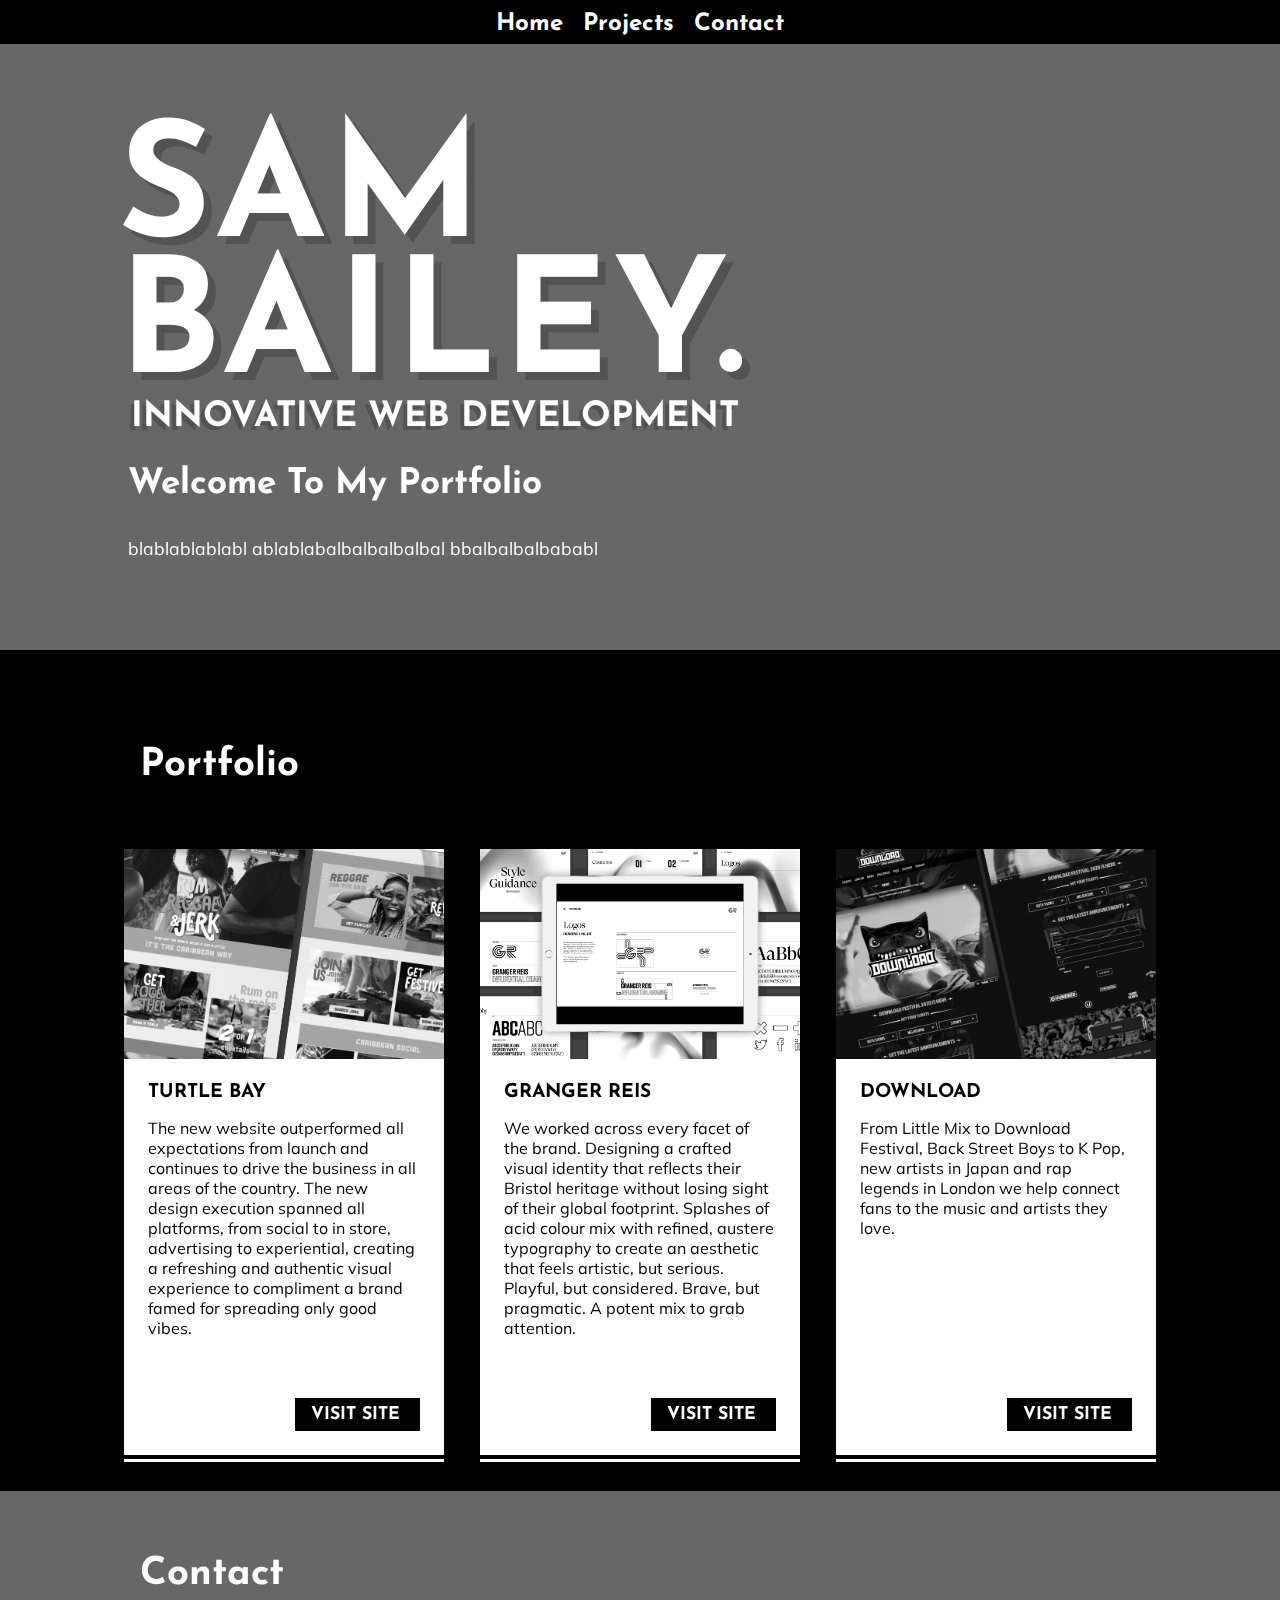
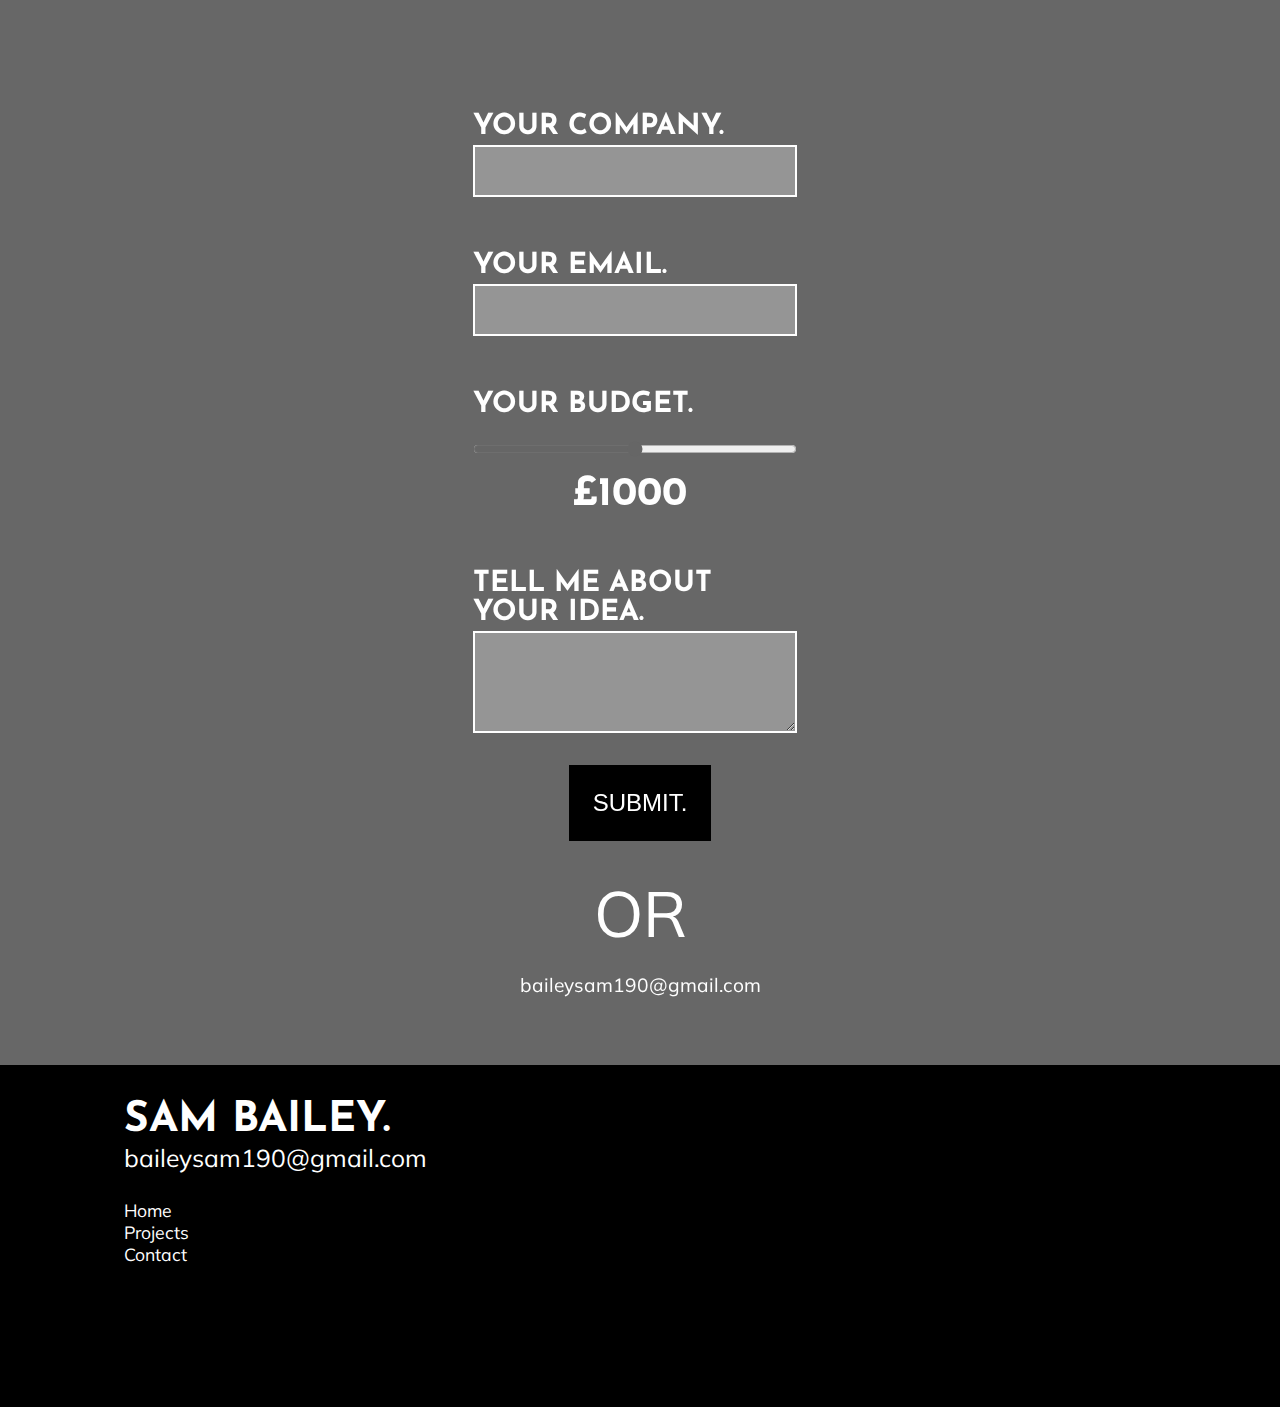
==== commit 24b96e78: "Adding media queries." ====
--- a/index.html
+++ b/index.html
@@ -5,7 +5,7 @@
 
 <head>
     <meta charset="UTF-8">
-    <meta name="viewport" content="width=device-width">
+    <meta name="viewport" content="width=device-width, initial-scale=1">
     <title>Sam Bailey web development portfolio.</title>
     <link rel="stylesheet" href="https://use.fontawesome.com/releases/v5.6.3/css/all.css"
         integrity="sha384-UHRtZLI+pbxtHCWp1t77Bi1L4ZtiqrqD80Kn4Z8NTSRyMA2Fd33n5dQ8lWUE00s/" crossorigin="anonymous" />
@@ -39,7 +39,7 @@
         <div class="content">
             <section class="section hero saturate" id="home">
 
-                <div class="section__inner">
+                <div class="section__hero section__inner">
                     <div class="hero__branding">
                         <h2 class="hero__logo saturate">Sam <br> Bailey.</h2>
                         <span class="hero__brand">Innovative Web development</span>
@@ -51,7 +51,7 @@
 
                     <div class="hero__intro">
                         <span class="hero__intro__heading">Welcome To My Portfolio</span>
-                        <p class="hero__opening">Here you will find some of my recent work, i hope you enjoy and if you like what you see then feel free to get in contact.</p>
+                        <p class="hero__opening">blablablablabl ablablabalbalbalbalbal bbalbalbalbababl</p>
 
                     </div>
                 </div>
@@ -171,7 +171,7 @@
 
 
                     <div class="my-email">
-                        <a class="link" href="mailto:baileysam190@gmail.com">baileysam190@gmail.com</a>
+                        <a class="link " href="mailto:baileysam190@gmail.com">baileysam190@gmail.com</a>
                     </div>
                 </div>
 
--- a/assets/css/global.css
+++ b/assets/css/global.css
@@ -1,4 +1,12 @@
 @import url('https://fonts.googleapis.com/css?family=Oswald|Lato:300');
+
+:root {
+    --xl: 1440px;
+}
+
+div {
+    box-sizing: border-box;
+}
 
 * {
     margin: 0;
@@ -43,14 +51,17 @@
 
 }
 
+.hero__branding{
+    display: flex;
+    flex-direction: column;
+}
+
 .hero__logo {
     display: block;
-
-    
     margin-left: -0.06em;
     text-align: left;
     font-family: 'JosefinSans-Bold', sans-serif;
-    font-size: 11em;
+    font-size: 4em;
     color: #ffffff;
     
     line-height: 0.85em;
@@ -61,6 +72,50 @@
     text-shadow: 8px 8px 0px #b83831;
 }
 
+.section__hero {
+    display: flex;
+    flex-direction: column;
+}
+
+@media (max-width: 320px) {
+    .hero__logo {
+        font-size: 4em;
+    }
+}
+
+@media (min-width: 375px) {
+    .hero__logo {
+        font-size: 4em;
+    }
+}
+
+@media (min-width: 425px) {
+    .hero__logo {
+        font-size: 4em;
+    }
+}
+
+@media (min-width: 768px) {
+
+    .hero__logo {
+        font-size: 10em;
+    }
+}
+
+@media (min-width: 1024px) {
+
+    .hero_logo {
+        font-size: 11em;
+    }
+}
+
+@media (min-width: 1440px) {
+
+    .hero_logo {
+        font-size: 11em;
+    }
+}
+
 .hero__brand{
     font-family: 'JosefinSans-Bold', sans-serif;
     font-size: 2.18em;
@@ -73,7 +128,7 @@
 
 .hero__intro{
     font-family: 'JosefinSans', sans-serif;
-    padding-left: 120px;
+    margin-top: 32px;
     font-size: 1.1em;
     color: #ffffff;
     text-align: left;
@@ -93,7 +148,46 @@
 
 .section__inner{
     display: flex;
-    padding: 128px 128px 128px 128px;
+    padding: 128px 16px;
+}
+
+/* Mobile */
+@media (max-width: 320px) {
+    .section__inner {
+        padding: 128px 16px;
+    }
+}
+
+@media (min-width: 375px) {
+    .section__inner {
+        padding: 128px 16px;
+    }
+}
+
+@media (min-width: 425px) {
+    .section__inner {
+        padding: 128px 16px;
+    }
+}
+
+/* Tablet */
+@media (min-width: 768px) {
+    .section__inner {
+        padding: 128px 16px;
+    }
+}
+
+/* Desktop */
+@media (min-width: 1024px) {
+    .section__inner {
+        padding: 128px 128px;
+    }
+}
+
+@media (min-width: 1440px) {
+    .section__inner {
+        padding: 128px 128px;
+    }
 }
 
 
@@ -122,8 +216,9 @@
     display: inline-block;
     color: white;
     font-size: 1.5em;
-    padding: 12px 24px;
-}
+    padding: 12px 8px;
+}
+
 
 .nav_button > a{
     text-decoration: none;
@@ -139,13 +234,98 @@
 .portfolio{
     background-color: black;
     height: auto;
-    padding: 32px 32px 124px 124px;
+    padding: 32px 16px;
+}
+
+/* Mobile */
+@media (max-width: 320px) {
+    .portfolio {
+        padding: 32px 16px;
+    }
+}
+
+@media (min-width: 375px) {
+    .portfolio {
+        padding: 32px 16px;
+    }
+}
+
+@media (min-width: 425px) {
+    .portfolio {
+        padding: 32px 16px;
+    }
+}
+
+/* Tablet */
+@media (min-width: 768px) {
+    .portfolio {
+        padding: 32px 16px;
+    }
+}
+
+/* Desktop */
+@media (min-width: 1024px) {
+    .portfolio {
+        padding: 32px 124px;
+    }
+}
+
+@media (min-width: 1440px) {
+    .portfolio {
+        padding: 32px 124px;
+    }
 }
 
 .project-cards{
     display: grid;
-    grid-template-columns: repeat(3, 1fr);
+    grid-template-columns: repeat(1, 1fr);
     gap: 36px 36px;
+}
+
+
+/* Mobile */
+@media (max-width: 320px) {
+    .project-cards {
+        display: grid;
+        grid-template-columns: repeat(1, 1fr);
+    }
+}
+
+@media (min-width: 375px) {
+    .project-cards {
+        display: grid;
+        grid-template-columns: repeat(1, 1fr);
+    }
+}
+
+@media (min-width: 425px) {
+    .project-cards {
+        display: grid;
+        grid-template-columns: repeat(1, 1fr);
+    }
+}
+
+/* Tablet */
+@media (min-width: 768px) {
+    .project-cards {
+        display: grid;
+        grid-template-columns: repeat(1, 1fr);
+    }
+}
+
+/* Desktop */
+@media (min-width: 1024px) {
+    .project-cards {
+        display: grid;
+        grid-template-columns: repeat(3, 1fr);
+    }
+}
+
+@media (min-width: 1440px) {
+    .project-cards {
+        display: grid;
+        grid-template-columns: repeat(3, 1fr);
+    }
 }
 
 .project-card, .project-card__img{
@@ -247,13 +427,51 @@
 }
 
 .contact-heading{
-    padding: 64px 124px;
+    padding: 64px 16px;
     font-size: 2.4em;
     background:  #ff3f34;
     font-family: 'JosefinSans-Bold', sans-serif;
     color: #ffffff;
 }
 
+/* Mobile */
+@media (max-width: 320px) {
+    .contact-heading {
+        padding: 64px 16px;
+    }
+}
+
+@media (min-width: 375px) {
+    .contact-heading {
+        padding: 64px 16px;
+    }
+}
+
+@media (min-width: 425px) {
+    .contact-heading {
+        padding: 64px 16px;
+    }
+}
+
+/* Tablet */
+@media (min-width: 768px) {
+    .contact-heading {
+        padding: 64px 16px;
+    }
+}
+
+/* Desktop */
+@media (min-width: 1024px) {
+    .contact-heading {
+        padding: 64px 124px;
+    }
+}
+
+@media (min-width: 1440px) {
+    .contact-heading {
+        padding: 64px 124px;
+    }
+}
 
 label{
     text-align: left;
@@ -268,12 +486,14 @@
 }
 
 .form-group{
-    font-size: 2em;
-    font-family: 'JosefinSans-Bold', sans-serif;
-    padding-top: 54px;
+    display: block;
+    font-size: 1.8em;
+    font-family: 'JosefinSans-Bold', sans-serif;
+    padding: 54px 40px 0 18px;;
     display: flex;
     margin: 0 auto;
-    width: 370px;
+    width: auto;
+    max-width: 370px;
     flex-direction: column;
 }
 
@@ -311,18 +531,19 @@
 }
 
 .span{
+    display: block;
+    width: 100%;
     font-family: 'Mulish', sans-serif;
     font-size: 4em;
-    padding: 0 400px;
     text-align: center;
 }
 
 
 .my-email{
     font-family: 'Mulish', sans-serif;
-    font-size: 2.5em;
+    font-size: 1.2em;
     display: block;
-    padding: 20px 63px;
+    padding: 20px 0;
     color: white;
 }
 
@@ -335,8 +556,47 @@
     width: 100%;
     height: auto;
     background-color: black;
-    padding: 16px 124px;
+    padding: 16px 16px;
     box-sizing: border-box;
+}
+
+/* Mobile */
+@media (max-width: 320px) {
+    .footer {
+        padding: 16px 16px;
+    }
+}
+
+@media (min-width: 375px) {
+    .footer {
+        padding: 16px 16px;
+    }
+}
+
+@media (min-width: 425px) {
+    .footer {
+        padding: 16px 16px;
+    }
+}
+
+/* Tablet */
+@media (min-width: 768px) {
+    .footer {
+        padding: 16px 16px;
+    }
+}
+
+/* Desktop */
+@media (min-width: 1024px) {
+    .footer {
+        padding: 16px 124px;
+    }
+}
+
+@media (min-width: 1440px) {
+    .footer {
+        padding: 16px 124px;
+    }
 }
 
 .budget-display {
@@ -353,6 +613,7 @@
     display: flex;
     justify-content: space-between;
     padding: 18px 0;
+    flex-direction: column;
 }
 
 .footer__links {
@@ -412,4 +673,43 @@
 .flex {
     display: flex;
     flex-direction: row;
+}
+
+/* Mobile */
+@media (max-width: 320px) {
+    .selector {
+        /* properties */
+    }
+}
+
+@media (min-width: 375px) {
+    .selector {
+        /* properties */
+    }
+}
+
+@media (min-width: 425px) {
+    .selector {
+        /* properties */
+    }
+}
+
+/* Tablet */
+@media (min-width: 768px) {
+    .selector {
+        /* properties */
+    }
+}
+
+/* Desktop */
+@media (min-width: 1024px) {
+    .selector {
+        /* properties */
+    }
+}
+
+@media (min-width: 1440px) {
+    .selector {
+        /* properties */
+    }
 }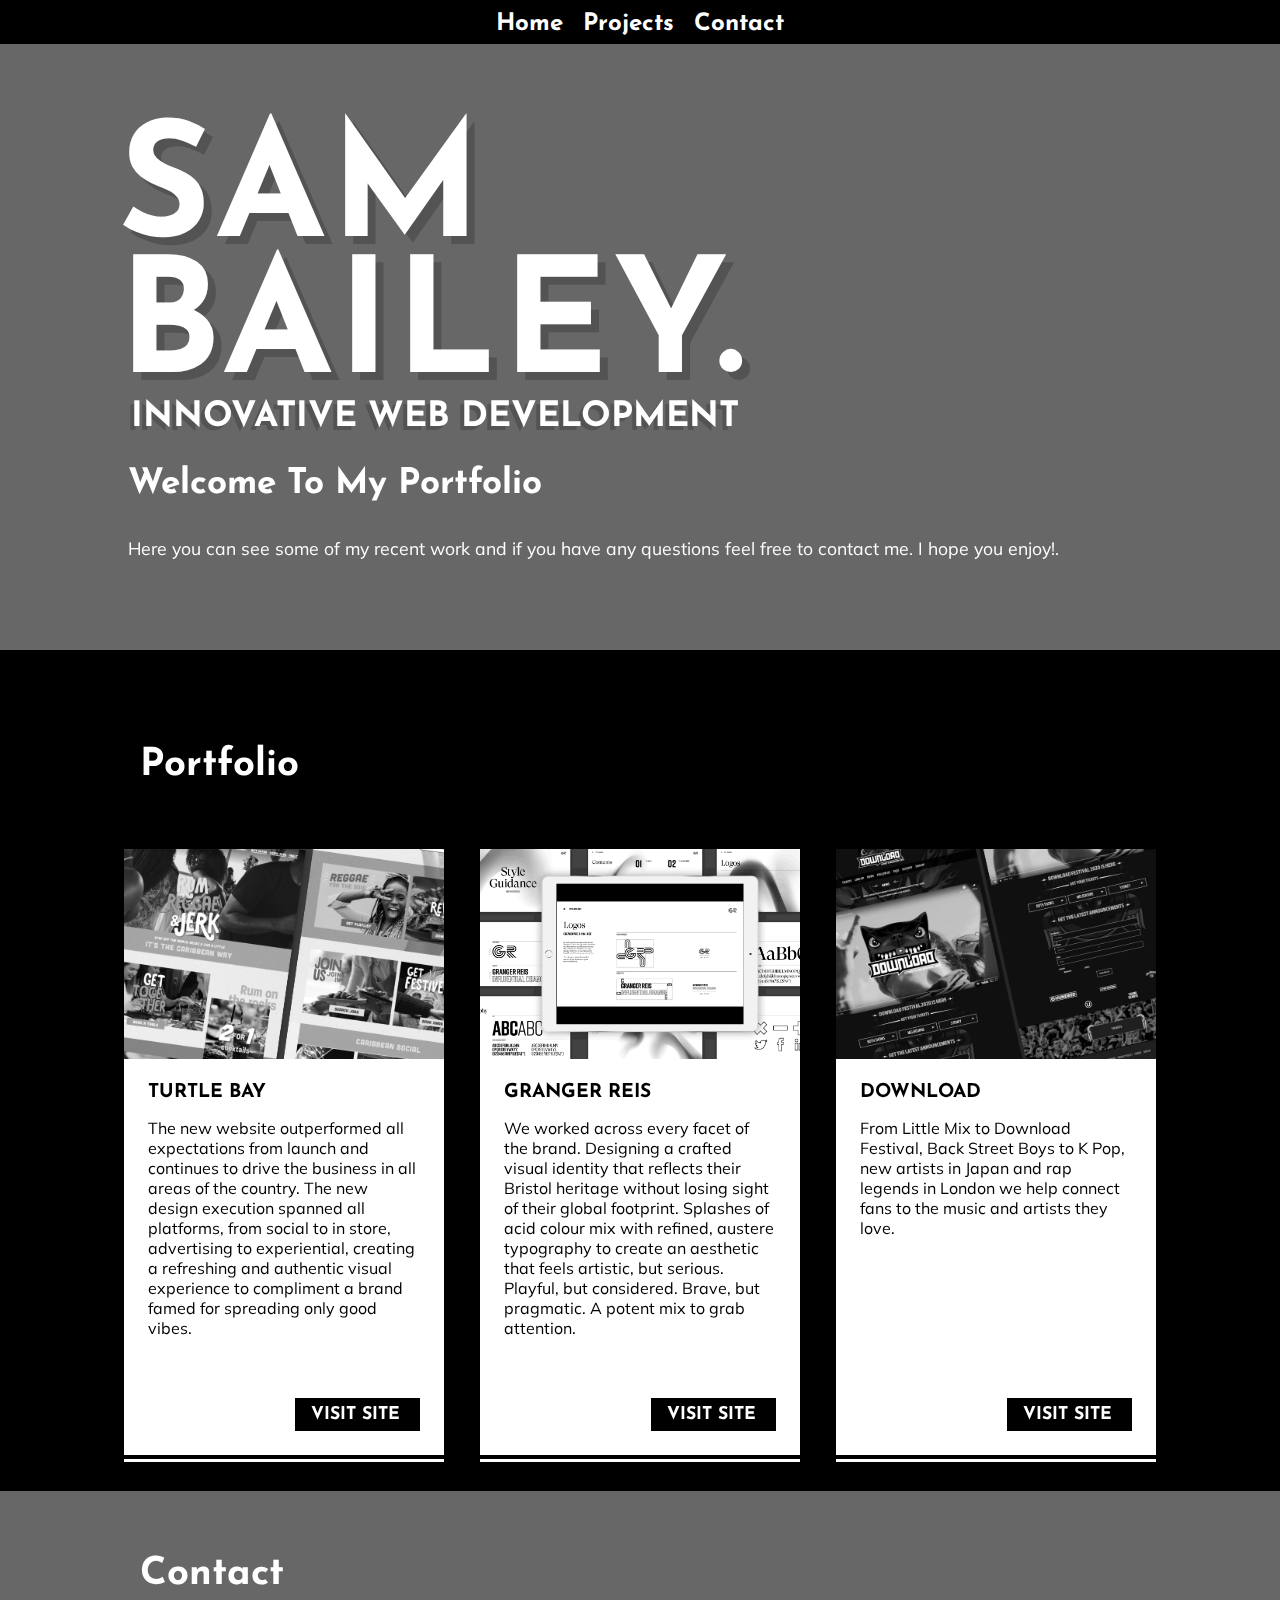
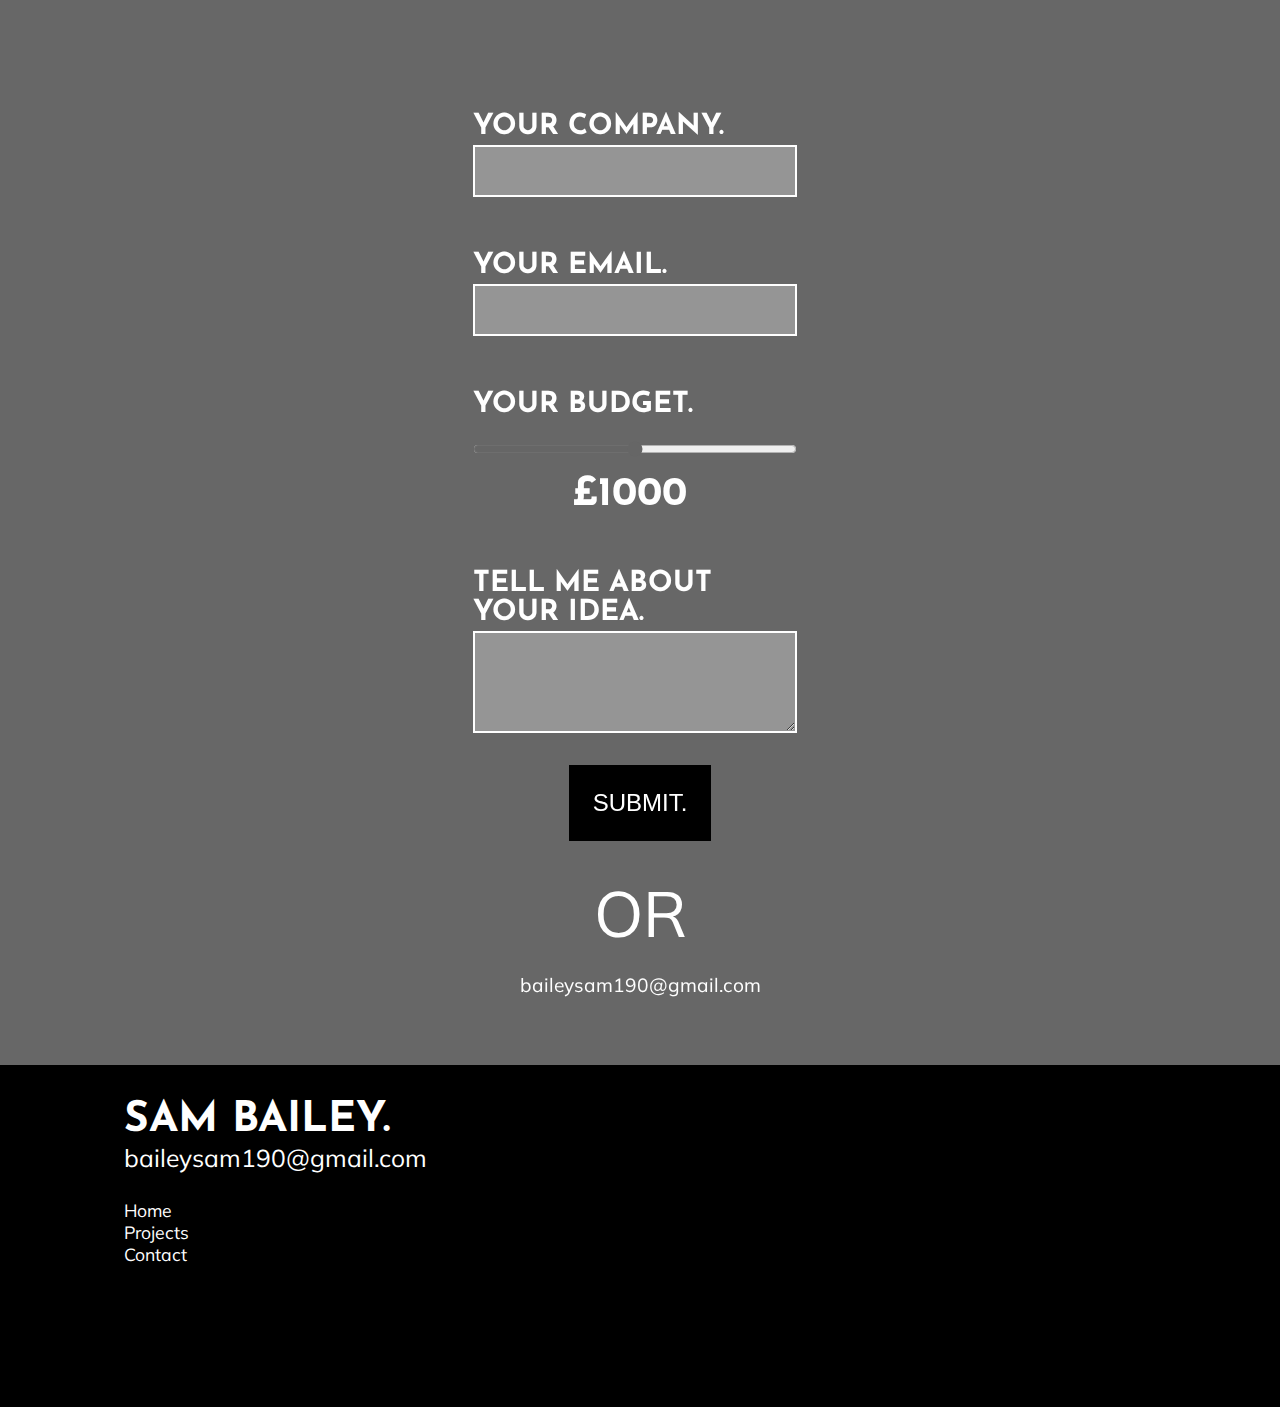
==== commit 7348acbb: "Adding final text." ====
--- a/index.html
+++ b/index.html
@@ -51,7 +51,7 @@
 
                     <div class="hero__intro">
                         <span class="hero__intro__heading">Welcome To My Portfolio</span>
-                        <p class="hero__opening">blablablablabl ablablabalbalbalbalbal bbalbalbalbababl</p>
+                        <p class="hero__opening">Here you can see some of my recent work and if you have any questions feel free to contact me. I hope you enjoy!.</p>
 
                     </div>
                 </div>
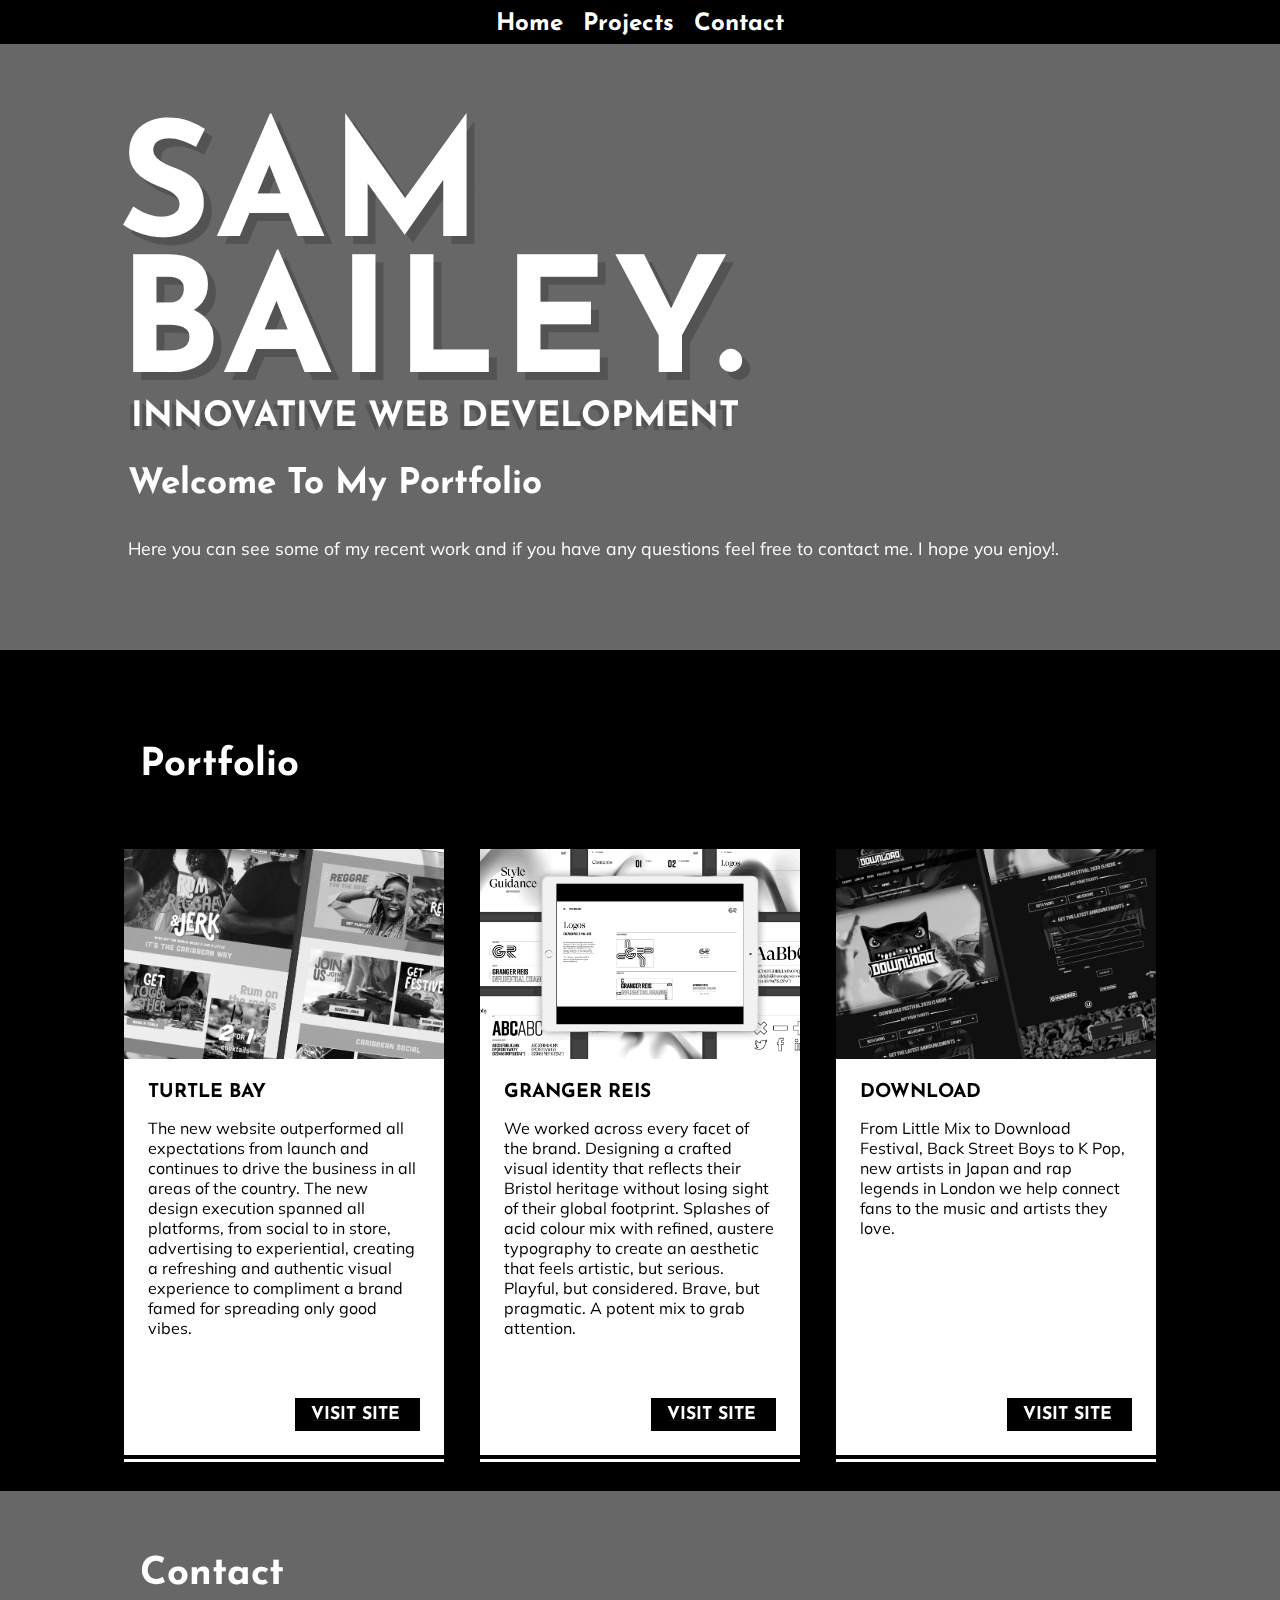
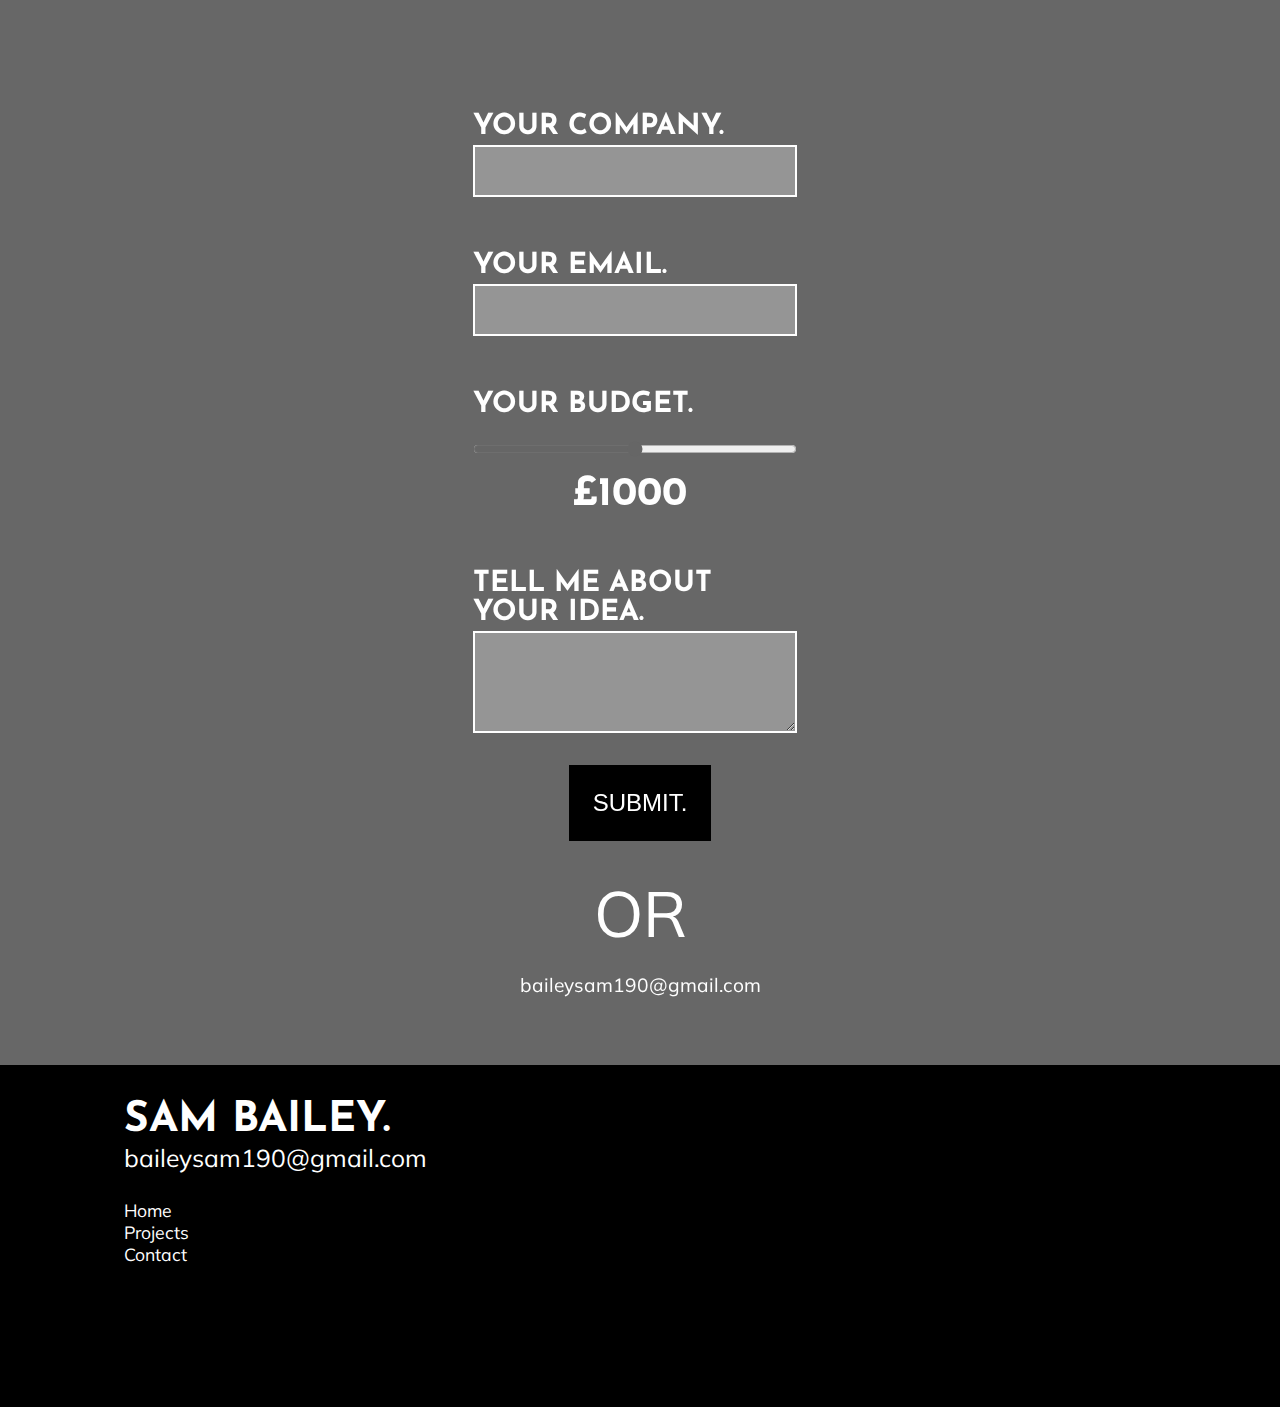
==== commit 84db3bc7: "Updating README" ====
--- a/index.html
+++ b/index.html
@@ -74,9 +74,9 @@
                                 brand famed for spreading only good vibes.</p>
 
                             <a href="https://turtlebay.co.uk/" target="_blank" class="project-card__link">
-                                <button class="button">
+                                <div class="button">
                                     Visit Site <i class="fas fa-solid fa-arrow-right"></i>
-                                </button>
+                                </div>
                             </a>
 
                         </div>
@@ -97,9 +97,9 @@
                             potent mix to grab attention.</p>
 
                         <a href="https://grangerreis.ai/" target="_blank" class="project-card__link">
-                            <button class="button">
+                            <div class="button">
                                 Visit Site <i class="fas fa-solid fa-arrow-right"></i>
-                            </button>
+                            </div>
                         </a>
 
                     </div>
@@ -117,9 +117,9 @@
                             music and artists they love.</p>
 
                         <a href="https://downloadfestival.co.uk/" target="_blank" class="project-card__link">
-                            <button class="button">
+                            <div class="button">
                                 Visit Site <i class="fas fa-solid fa-arrow-right"></i>
-                            </button>
+                            </div>
                         </a>
                     </div>
 
@@ -140,26 +140,26 @@
                     <form action="post">
 
                         <div class="form-group">
-                            <label for="your company" class="label">Your company.</label>
-                            <input type="text" class="input" id="idea" name="your company">
-                        </div>
-
-                        <div class="form-group">
-                            <label for="your email" class="label"> Your email.</label>
+                            <label for="company" class="label">Your company.</label>
+                            <input type="text" class="input" id="company" name="your company">
+                        </div>
+
+                        <div class="form-group">
+                            <label for="email" class="label"> Your email.</label>
                             <input type="text" class="input" id="email">
 
                         </div>
 
                         <div class="form-group">
-                            <label for="your budget" class="label"> Your budget.</label>
+                            <label for="budget" class="label"> Your budget.</label>
                             <input type="range" value="1000" min="0" max="2000" class="input" id="budget"
                                 name="Your budget">
                             <span id="budget-display" class="budget-display">£1000</span>
                         </div>
 
                         <div class="form-group">
-                            <label for="your idea" class="label">Tell me about your idea.</label>
-                            <textarea class="input textarea" id="idea" name="Your idea"></textarea>
+                            <label for="idea" class="label">Tell me about your idea.</label>
+                            <textarea class="input textarea" id="idea" name="idea"></textarea>
 
                         </div>
                         <button class="sub-button" type="submit">SUBMIT.</button>
--- a/assets/css/global.css
+++ b/assets/css/global.css
@@ -675,41 +675,3 @@
     flex-direction: row;
 }
 
-/* Mobile */
-@media (max-width: 320px) {
-    .selector {
-        /* properties */
-    }
-}
-
-@media (min-width: 375px) {
-    .selector {
-        /* properties */
-    }
-}
-
-@media (min-width: 425px) {
-    .selector {
-        /* properties */
-    }
-}
-
-/* Tablet */
-@media (min-width: 768px) {
-    .selector {
-        /* properties */
-    }
-}
-
-/* Desktop */
-@media (min-width: 1024px) {
-    .selector {
-        /* properties */
-    }
-}
-
-@media (min-width: 1440px) {
-    .selector {
-        /* properties */
-    }
-}